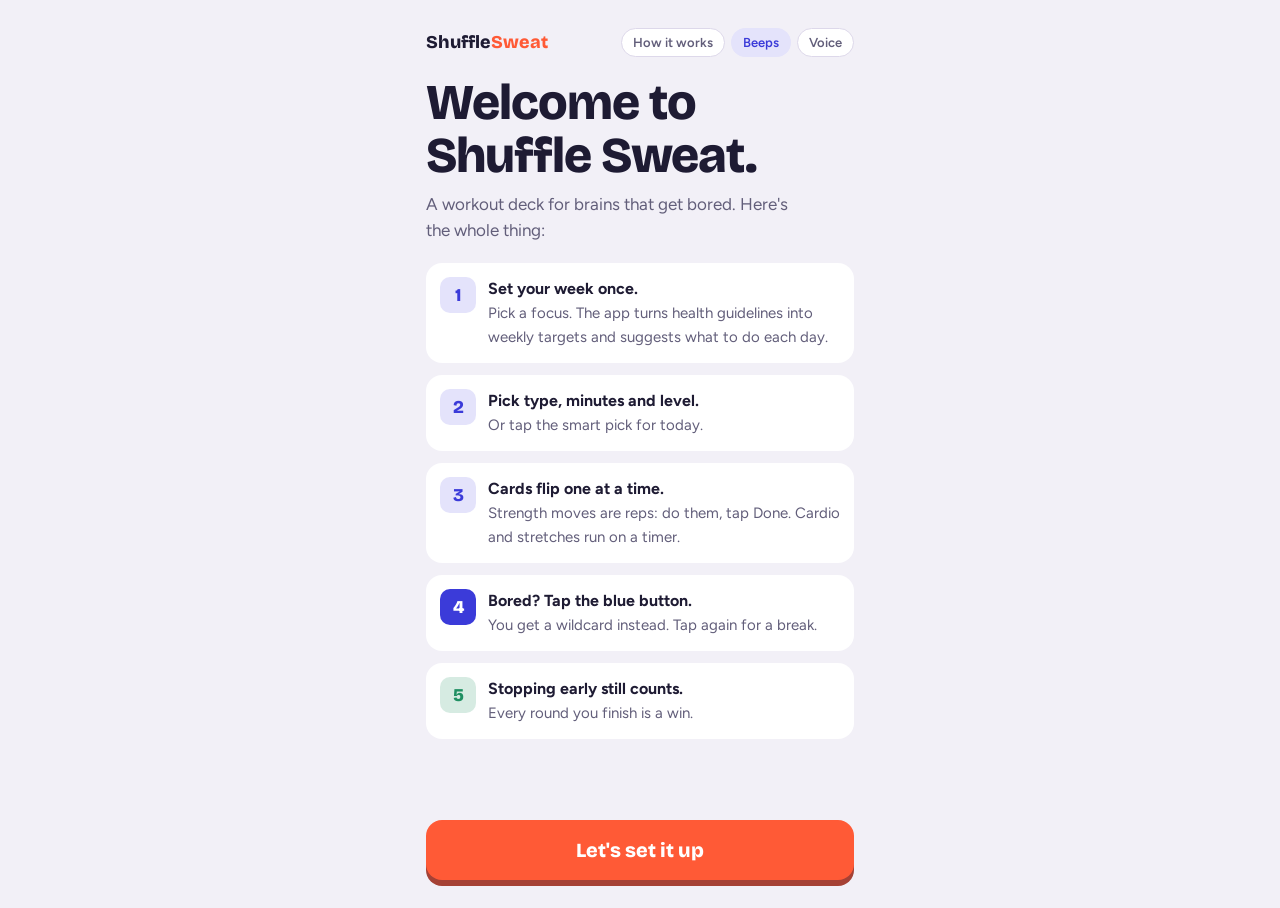
==== index.html @ a5f7f803 "Turn Shuffle Sweat into an installable offline web app Split the single claude.ai file into index.ht" ====
<!doctype html>
<html lang="en">
<head>
<meta charset="utf-8">
<meta name="viewport" content="width=device-width, initial-scale=1, viewport-fit=cover">
<title>Shuffle Sweat</title>
<meta name="description" content="A workout card deck for brains that get bored.">
<meta name="theme-color" content="#F2F0F7" media="(prefers-color-scheme: light)">
<meta name="theme-color" content="#14121F" media="(prefers-color-scheme: dark)">
<!-- Installable: opens full screen from the iPhone Home Screen -->
<link rel="manifest" href="manifest.webmanifest">
<meta name="mobile-web-app-capable" content="yes">
<meta name="apple-mobile-web-app-capable" content="yes">
<meta name="apple-mobile-web-app-title" content="Shuffle Sweat">
<meta name="apple-mobile-web-app-status-bar-style" content="default">
<link rel="apple-touch-icon" href="icons/apple-touch-icon.png">
<link rel="icon" href="icons/icon-192.png" type="image/png">
<link rel="preconnect" href="https://fonts.googleapis.com">
<link rel="preconnect" href="https://fonts.gstatic.com" crossorigin>
<link rel="stylesheet" href="https://fonts.googleapis.com/css2?family=Bricolage+Grotesque:opsz,wght@12..96,500;12..96,800&family=Figtree:wght@400;600;700&display=swap">
<link rel="stylesheet" href="css/styles.css">
<!-- Scripts share one global scope and run in this order (defer keeps it). -->
<script defer src="js/store.js"></script>
<script defer src="js/moves.js"></script>
<script defer src="js/figure.js"></script>
<script defer src="js/week.js"></script>
<script defer src="js/workout.js"></script>
<script defer src="js/app.js"></script>
</head>
<body>
<div class="app">
  <div class="top">
    <div class="brand">Shuffle<span>Sweat</span></div>
    <div class="toggles">
      <button class="chip" id="helpBtn">How it works</button>
      <button class="chip" id="soundBtn" aria-pressed="true">Beeps</button>
      <button class="chip" id="voiceBtn" aria-pressed="false">Voice</button>
    </div>
  </div>

  <!-- WELCOME -->
  <section id="welcome">
    <div class="hello">
      <h1>Welcome to Shuffle Sweat.</h1>
      <p>A workout deck for brains that get bored. Here's the whole thing:</p>
    </div>
    <ol class="steps">
      <li><div><b>Set your week once.</b><span>Pick a focus. The app turns health guidelines into weekly targets and suggests what to do each day.</span></div></li>
      <li><div><b>Pick type, minutes and level.</b><span>Or tap the smart pick for today.</span></div></li>
      <li><div><b>Cards flip one at a time.</b><span>Strength moves are reps: do them, tap Done. Cardio and stretches run on a timer.</span></div></li>
      <li><div><b>Bored? Tap the blue button.</b><span>You get a wildcard instead. Tap again for a break.</span></div></li>
      <li><div><b>Stopping early still counts.</b><span>Every round you finish is a win.</span></div></li>
    </ol>
    <div class="push">
      <button class="big" id="welcomeBtn">Let's set it up</button>
    </div>
  </section>

  <!-- WEEK GOALS -->
  <section id="week" hidden>
    <div class="weekhead">
      <h1>Your week</h1>
      <p>Pick a focus. The targets fill in from the guidelines, and you can change any of them.</p>
    </div>
    <div>
      <div class="label">Main focus</div>
      <div class="pick focus" role="radiogroup" aria-label="Focus" id="focusPick"></div>
    </div>
    <div class="targets" id="targets"></div>
    <details class="src">
      <summary>Where these numbers come from</summary>
      <ul>
        <li>WHO 2020 and US 2018 guidelines: 75–150 min of vigorous activity a week, or 150–300 moderate, plus strength work for all major muscle groups on 2+ days. More than that brings extra benefit. Short bouts count, there's no 10-minute minimum. <a href="https://odphp.health.gov/sites/default/files/2019-10/PAG_ExecutiveSummary.pdf" target="_blank" rel="noopener">US guidelines</a> · <a href="https://www.acefitness.org/resources/pros/expert-articles/7751/who-releases-new-guidelines-on-physical-activity-and-sedentary-behavior/" target="_blank" rel="noopener">WHO summary</a></li>
        <li>Pelland et al., Sports Medicine 2025 (67 studies): more weekly hard sets means more muscle and strength, with smaller extra gains as you add more. Training a muscle twice a week helps strength. <a href="https://link.springer.com/article/10.1007/s40279-025-02344-w" target="_blank" rel="noopener">Paper</a></li>
        <li>ACSM: strength 2–3 days a week with about 48 hours between sessions for the same muscles. Flexibility 2–3 days a week, daily is better, about 60 seconds per muscle group. <a href="https://www.unm.edu/~lkravitz/Article%20folder/ACSMGuidelinesUNM.pdf" target="_blank" rel="noopener">ACSM summary</a></li>
        <li>Stamatakis et al., Nature Medicine 2022: even three 1–2 minute vigorous bursts a day were linked to much lower mortality in non-exercisers. A 5-minute round is worth doing. <a href="https://www.ukbiobank.ac.uk/publications/association-of-wearable-device-measured-vigorous-intermittent-lifestyle-physical-activity-with-mortality/" target="_blank" rel="noopener">Study</a></li>
        <li>How the app counts: vigorous minutes are Burn, Athlete and all-out cards plus the short rests between them. A strength day is 6+ hard sets. A mobility day is 90+ seconds of mobility cards.</li>
      </ul>
    </details>
    <div class="push">
      <button class="big" id="saveWeekBtn">Save my week</button>
    </div>
  </section>

  <!-- SETUP -->
  <section id="home" hidden>
    <div class="panel" id="weekPanel">
      <div class="panelhead"><b>This week</b><span class="today" id="daysLeft"></span></div>
      <div id="weekBars"></div>
      <div class="suggest" id="suggest">
        <span class="label">Smart pick for today</span>
        <b id="sugTitle"></b>
        <p id="sugWhy"></p>
        <button id="sugBtn">Use this</button>
      </div>
      <button class="linkbtn" id="editWeekBtn" style="justify-self:start">Edit my week</button>
    </div>
    <div>
      <div class="label">Type</div>
      <div class="pick modes" role="radiogroup" aria-label="Workout type">
        <input type="radio" name="mode" id="m-mix" value="mix" checked><label for="m-mix" class="wide" style="--c:var(--accent)"><b>Surprise mix</b><small>A bit of everything in one deck</small></label>
        <input type="radio" name="mode" id="m-burn" value="burn"><label for="m-burn" style="--c:var(--burn)"><b>Burn</b><small>HIIT cards that get shorter each round</small></label>
        <input type="radio" name="mode" id="m-str" value="str"><label for="m-str" style="--c:var(--str)"><b>Strength</b><small>Calisthenics reps and holds</small></label>
        <input type="radio" name="mode" id="m-ath" value="ath"><label for="m-ath" style="--c:var(--ath)"><b>Athlete</b><small>Jumps, power and control</small></label>
        <input type="radio" name="mode" id="m-mob" value="mob"><label for="m-mob" style="--c:var(--mob)"><b>Mobility</b><small>Active flexibility, timed</small></label>
      </div>
    </div>
    <div>
      <div class="label">Minutes</div>
      <div class="pick three mins" role="radiogroup" aria-label="Minutes">
        <input type="radio" name="mins" id="t-5" value="5"><label for="t-5"><b>5</b><small>1 round, quick hit</small></label>
        <input type="radio" name="mins" id="t-15" value="15" checked><label for="t-15"><b>15</b><small>3 rounds</small></label>
        <input type="radio" name="mins" id="t-25" value="25"><label for="t-25"><b>25</b><small>5 rounds</small></label>
      </div>
    </div>
    <div>
      <div class="label">Level</div>
      <div class="pick three" role="radiogroup" aria-label="Level">
        <input type="radio" name="level" id="l-0" value="0"><label for="l-0"><b>Build</b><small>Learning the moves</small></label>
        <input type="radio" name="level" id="l-1" value="1" checked><label for="l-1"><b>Strong</b><small>Full versions</small></label>
        <input type="radio" name="level" id="l-2" value="2"><label for="l-2"><b>Beast</b><small>Hardest versions</small></label>
      </div>
    </div>
    <div class="push">
      <p class="today" id="todayHome"></p>
      <button class="big" id="startBtn">Start</button>
      <p class="credit">Inspired by Growingannanas HIIT ladders, Natacha Océane's athleticism training, Tom Merrick-style active flexibility and classic calisthenics progressions.</p>
    </div>
  </section>

  <!-- PLAY -->
  <section id="play" hidden>
    <div class="meta"><span id="roundLabel">Round 1</span><div class="pips" id="pips"></div></div>
    <article class="card" id="card">
      <div class="kind" id="kind">Move</div>
      <h2 id="title">Squats</h2>
      <svg class="fig" id="fig" viewBox="0 -14 200 132" role="img" aria-label="Animated stick figure showing the move">
        <line class="ground" x1="10" y1="111" x2="190" y2="111"></line>
        <g class="far"><polyline id="farArm"></polyline><polyline id="farLeg"></polyline></g>
        <g class="near"><polyline id="body"></polyline><polyline id="nearArm"></polyline><polyline id="nearLeg"></polyline><circle id="head" r="7.5"></circle></g>
      </svg>
      <p class="cue" id="cue"></p>
      <div class="lvl" id="lvl"><button id="easier">Easier</button><button id="harder">Harder</button><span id="lvlName"></span><a class="watch" id="watch" href="#" target="_blank" rel="noopener">Watch how ↗</a></div>
      <div class="choices" id="choices" hidden></div>
      <div class="foot" id="foot">
        <div id="repsWrap" class="reps" hidden><b id="repsNum">10</b><span class="unit" id="repsUnit">reps</span></div>
        <div id="clockWrap">
          <div class="clock">
            <div class="secs" id="secs">40<small>s</small></div>
            <div class="counter" id="counter" hidden><button id="countBtn">+1 · 0</button><span class="best" id="best"></span></div>
          </div>
          <div class="bar" style="margin-top:10px"><i id="barFill"></i></div>
        </div>
        <button class="done" id="doneBtn" hidden>Done</button>
      </div>
    </article>
    <div class="controls">
      <button class="bored" id="boredBtn">I'm bored<small>Swap this for a wildcard</small></button>
      <button class="small" id="pauseBtn">Pause</button>
      <button class="small" id="skipBtn">Next card</button>
    </div>
  </section>

  <!-- BETWEEN ROUNDS / END -->
  <section id="end" hidden>
    <span class="stamp" id="stamp">Round done</span>
    <h1 style="font-size:clamp(32px,9vw,42px)" id="endTitle">That's a full round.</h1>
    <div class="sessbar" id="sessbar"></div>
    <div class="stats">
      <div class="stat"><b id="sRounds">0</b><span>rounds today</span></div>
      <div class="stat"><b id="sMins">0</b><span>work minutes</span></div>
      <div class="stat"><b id="sPR">0</b><span>new records</span></div>
    </div>
    <div class="panel" id="weekPanel2"><div class="panelhead"><b>This week</b><span class="today" id="daysLeft2"></span></div><div id="weekBars2"></div></div>
    <div class="nextup" id="nextup"><div><span>Next round</span><br><b id="nextTitle"></b></div><span id="nextLen"></span></div>
    <p class="note" id="endNote"></p>
    <div class="push">
      <button class="big" id="againBtn">Next round</button>
      <button class="ghost" id="winBtn">Call it a win</button>
    </div>
  </section>
</div>

<div class="scrim" id="scrim" hidden>
  <div class="sheet" role="dialog" aria-modal="true" aria-labelledby="sheetTitle">
    <h2 id="sheetTitle"></h2>
    <p id="sheetText"></p>
    <button class="big" id="sheetA"></button>
    <button class="ghost" id="sheetB"></button>
  </div>
</div>
</body>
</html>
---- css/styles.css ----
/* Shuffle Sweat styles. Layout: one phone-width column. Welcome → setup → face-up card; controls sit under the thumb. */
:root{
  --bg:#F2F0F7; --surface:#FFFFFF; --ink:#1E1B33; --muted:#625E7A; --line:#DDD8EA;
  --accent:#FF5A36; --accent-ink:#FFFFFF; --pop:#3B3BD9; --pop-soft:#E4E3FB;
  --wild:#FFC93C; --wild-ink:#2A2100; --good:#1F8F62; --shadow:rgba(30,27,51,.12);
  --burn:#FF5A36; --str:#3B3BD9; --ath:#0E8F8A; --mob:#B4479A;
  --display:"Bricolage Grotesque","Arial Black",system-ui,sans-serif;
  --body:"Figtree",system-ui,-apple-system,"Segoe UI",sans-serif;
}
@media (prefers-color-scheme: dark){:root:not([data-theme="light"]){
  --bg:#14121F; --surface:#1F1C2E; --ink:#F1EFFA; --muted:#A6A1C2; --line:#34304A;
  --accent:#FF6A48; --accent-ink:#1A0C07; --pop:#9494FF; --pop-soft:#2A2850;
  --wild:#FFD25E; --wild-ink:#2A2100; --good:#3FC48F; --shadow:rgba(0,0,0,.45);
  --burn:#FF7A5C; --str:#9C9CFF; --ath:#3FC8C2; --mob:#E07BCB; color-scheme:dark}}
:root[data-theme="dark"]{
  --bg:#14121F; --surface:#1F1C2E; --ink:#F1EFFA; --muted:#A6A1C2; --line:#34304A;
  --accent:#FF6A48; --accent-ink:#1A0C07; --pop:#9494FF; --pop-soft:#2A2850;
  --wild:#FFD25E; --wild-ink:#2A2100; --good:#3FC48F; --shadow:rgba(0,0,0,.45);
  --burn:#FF7A5C; --str:#9C9CFF; --ath:#3FC8C2; --mob:#E07BCB; color-scheme:dark}

*{box-sizing:border-box}
html,body{height:100%}
body{background:var(--bg);color:var(--ink);font-family:var(--body);font-size:16px;line-height:1.5}
.app{max-width:460px;margin:0 auto;padding-inline:max(16px,env(safe-area-inset-left)) max(16px,env(safe-area-inset-right));padding-block:calc(20px + env(safe-area-inset-top)) calc(28px + env(safe-area-inset-bottom));min-height:100%;display:flex;flex-direction:column;gap:20px}
h1,h2{font-family:var(--display);font-weight:800;letter-spacing:-.02em;line-height:1.05;text-wrap:balance;margin:0}
p{margin:0}
[hidden]{display:none!important}
section{display:contents}
section[hidden]{display:none!important}
.top{display:flex;align-items:center;justify-content:space-between;gap:12px}
.brand{font-family:var(--display);font-weight:800;font-size:18px}
.brand span{color:var(--accent)}
.toggles{display:flex;gap:6px;flex-wrap:wrap;justify-content:flex-end}
.chip{border:1px solid var(--line);background:var(--surface);color:var(--muted);font:600 13px var(--body);padding:6px 11px;border-radius:999px;cursor:pointer}
.chip[aria-pressed="true"]{background:var(--pop-soft);color:var(--pop);border-color:transparent}
button{font-family:var(--body)}
button:focus-visible,.pick input:focus-visible+label{outline:3px solid var(--pop);outline-offset:3px}

/* Welcome */
.hello h1{font-size:clamp(36px,11vw,50px)}
.hello p{color:var(--muted);margin-top:10px;max-width:34ch;font-size:17px}
.steps{list-style:none;margin:0;padding:0;display:grid;gap:12px;counter-reset:s}
.steps li{display:grid;grid-template-columns:36px 1fr;gap:12px;align-items:start;background:var(--surface);border-radius:16px;padding:14px}
.steps li::before{counter-increment:s;content:counter(s);width:36px;height:36px;border-radius:10px;background:var(--pop-soft);color:var(--pop);font:800 18px var(--display);display:grid;place-items:center}
.steps b{display:block;font-weight:700}
.steps span{color:var(--muted);font-size:15px}
.steps li:nth-child(4)::before{background:var(--pop);color:var(--surface)}
.steps li:nth-child(5)::before{background:color-mix(in srgb,var(--good) 18%,transparent);color:var(--good)}

/* Setup */
.label{font-size:12px;font-weight:700;letter-spacing:.08em;text-transform:uppercase;color:var(--muted)}
.pick{display:grid;gap:10px;margin-top:8px}
.pick.modes{grid-template-columns:1fr 1fr}
.pick.three{grid-template-columns:repeat(3,1fr)}
.pick input{position:absolute;opacity:0;pointer-events:none}
.pick label{display:flex;flex-direction:column;gap:2px;padding:12px;border-radius:14px;background:var(--surface);border:2px solid var(--line);cursor:pointer;min-width:0;position:relative}
.pick label b{font-family:var(--display);font-size:18px;line-height:1.15}
.pick label small{color:var(--muted);font-size:13px;line-height:1.3}
.pick input:checked+label{border-color:var(--pop);background:var(--pop-soft)}
.pick.modes label{padding-left:22px}
.pick.modes label::before{content:"";position:absolute;left:10px;top:14px;bottom:14px;width:4px;border-radius:2px;background:var(--c,var(--muted))}
.pick.modes .wide{grid-column:1/-1}
.pick.mins label b{font-size:26px;font-variant-numeric:tabular-nums}
.today{font-variant-numeric:tabular-nums;color:var(--muted);font-size:14px}
.credit{color:var(--muted);font-size:13px}
.big{display:block;width:100%;border:0;border-radius:16px;padding:18px;font:800 20px var(--display);cursor:pointer;background:var(--accent);color:var(--accent-ink);box-shadow:0 6px 0 color-mix(in srgb,var(--accent) 60%,var(--ink))}
.big:active{transform:translateY(3px);box-shadow:0 3px 0 color-mix(in srgb,var(--accent) 60%,var(--ink))}
.ghost{display:block;width:100%;border:2px solid var(--line);background:transparent;color:var(--ink);border-radius:16px;padding:14px;font:700 16px var(--body);cursor:pointer}
.push{margin-top:auto;display:grid;gap:12px}

/* Card */
.meta{display:flex;justify-content:space-between;align-items:center;gap:10px;font-variant-numeric:tabular-nums;color:var(--muted);font-size:14px;font-weight:600}
.pips{display:flex;gap:6px;flex:none}
.pip{width:20px;height:6px;border-radius:3px;background:var(--line)}
.pip.done{background:var(--good)}
.pip.now{background:var(--accent)}
.card{--c:var(--accent);position:relative;background:var(--surface);border-radius:24px;padding:22px 22px 20px;box-shadow:0 14px 34px var(--shadow);display:flex;flex-direction:column;gap:12px;min-height:360px;overflow:hidden;border-top:8px solid var(--c);animation:flip .45s cubic-bezier(.2,.9,.3,1.2)}
.card[data-m="burn"]{--c:var(--burn)} .card[data-m="str"]{--c:var(--str)} .card[data-m="ath"]{--c:var(--ath)} .card[data-m="mob"]{--c:var(--mob)}
.card.wild{background:var(--wild);color:var(--wild-ink);--c:var(--wild-ink)}
.card.wild .cue,.card.wild .kind,.card.wild .best,.card.wild .unit{color:var(--wild-ink)}
.card.wild .bar{background:color-mix(in srgb,var(--wild-ink) 15%,transparent)}
@keyframes flip{from{transform:rotateY(70deg) scale(.95);opacity:.3}to{transform:none;opacity:1}}
@media (prefers-reduced-motion: reduce){.card{animation:none}}
.kind{font-size:12px;font-weight:700;letter-spacing:.1em;text-transform:uppercase;color:var(--c)}
.kind.switch{color:var(--accent)}
.card h2{font-size:clamp(30px,9vw,42px)}
.cue{color:var(--muted);font-size:17px;max-width:32ch}
.lvl{display:flex;align-items:center;gap:8px;flex-wrap:wrap}
.lvl button{border:1px solid var(--line);background:transparent;color:var(--ink);border-radius:999px;padding:6px 12px;font:700 13px var(--body);cursor:pointer}
.lvl button:disabled{opacity:.35;cursor:default}
.lvl span{font-size:13px;color:var(--muted);font-weight:600}
.fig{width:100%;max-width:100%;height:auto;max-height:130px;display:block;background:color-mix(in srgb,var(--c) 7%,transparent);border-radius:14px}
.fig polyline{fill:none;stroke:var(--c);stroke-width:5;stroke-linecap:round;stroke-linejoin:round}
.fig .far polyline{opacity:.38}
.fig circle{fill:var(--c)}
.fig .ground{stroke:var(--line);stroke-width:2}
.card.wild .fig{background:color-mix(in srgb,var(--wild-ink) 8%,transparent)}
.card.wild .fig .ground{stroke:color-mix(in srgb,var(--wild-ink) 25%,transparent)}
.watch{margin-left:auto;font:700 13px var(--body);color:var(--c);text-decoration:none;padding:6px 0}
.card.wild .watch{color:var(--wild-ink)}
.foot{margin-top:auto;display:grid;gap:10px}
.clock{display:flex;align-items:flex-end;justify-content:space-between;gap:12px}
.secs{font-family:var(--display);font-weight:800;font-size:64px;line-height:.9;font-variant-numeric:tabular-nums}
.secs small{font-size:18px;font-weight:500;margin-left:2px}
.reps{display:flex;align-items:baseline;gap:8px}
.reps b{font-family:var(--display);font-weight:800;font-size:72px;line-height:.9;font-variant-numeric:tabular-nums;color:var(--c)}
.unit{font:700 18px var(--body);color:var(--muted)}
.done{border:0;border-radius:16px;background:var(--c);color:var(--surface);font:800 22px var(--display);padding:16px;cursor:pointer;width:100%}
.card.wild .done{background:var(--wild-ink);color:var(--wild)}
.counter{display:flex;flex-direction:column;align-items:flex-end;gap:4px}
.counter button{border:0;border-radius:16px;background:var(--wild-ink);color:var(--wild);font:800 22px var(--display);padding:14px 20px;cursor:pointer;font-variant-numeric:tabular-nums;min-width:110px}
.best{font-size:13px;font-weight:700}
.bar{height:10px;border-radius:5px;background:var(--line);overflow:hidden}
.bar i{display:block;height:100%;width:0;background:var(--c);border-radius:5px}
.choices{display:grid;grid-template-columns:1fr 1fr;gap:10px}
.choices button{border:2px solid var(--wild-ink);background:transparent;color:var(--wild-ink);border-radius:14px;padding:16px 10px;font:800 18px var(--display);cursor:pointer}
.controls{display:grid;grid-template-columns:1fr 1fr;gap:10px}
.small{border:2px solid var(--line);background:var(--surface);color:var(--ink);border-radius:14px;padding:12px;font:700 15px var(--body);cursor:pointer}
.small:disabled{opacity:.4;cursor:default}
.bored{grid-column:1/-1;border:0;border-radius:18px;padding:18px;cursor:pointer;background:var(--pop);color:#fff;font:800 22px var(--display);box-shadow:0 6px 0 color-mix(in srgb,var(--pop) 55%,#000)}
:root[data-theme="dark"] .bored{color:#12102A}
@media (prefers-color-scheme: dark){:root:not([data-theme="light"]) .bored{color:#12102A}}
.bored:active{transform:translateY(3px);box-shadow:0 3px 0 color-mix(in srgb,var(--pop) 55%,#000)}
.bored small{display:block;font:600 13px var(--body);opacity:.85;margin-top:2px}
.rest{background:transparent;border:2px dashed var(--line);border-top:8px solid var(--line);box-shadow:none}

/* Sheet */
.scrim{position:fixed;inset:0;background:color-mix(in srgb,var(--ink) 45%,transparent);display:flex;align-items:flex-end;justify-content:center;padding:16px;padding-bottom:calc(16px + env(safe-area-inset-bottom,0px));z-index:10}
.sheet{background:var(--surface);color:var(--ink);border-radius:22px;padding:22px;max-width:460px;width:100%;display:grid;gap:14px;box-shadow:0 20px 50px var(--shadow)}
.sheet h2{font-size:28px}
.sheet p{color:var(--muted)}

/* End */
.stamp{display:inline-block;align-self:flex-start;font:800 14px var(--display);letter-spacing:.08em;text-transform:uppercase;color:var(--good);border:2px solid var(--good);border-radius:8px;padding:4px 10px;transform:rotate(-4deg)}
.stats{display:grid;grid-template-columns:repeat(3,1fr);gap:10px}
.stat{background:var(--surface);border-radius:14px;padding:12px;display:flex;flex-direction:column;gap:2px;min-width:0}
.stat b{font:800 28px var(--display);font-variant-numeric:tabular-nums}
.stat span{font-size:12px;color:var(--muted);font-weight:600}
.note{color:var(--muted);font-size:15px}
.nextup{background:var(--surface);border-radius:14px;padding:14px;display:flex;justify-content:space-between;gap:12px;align-items:center;font-variant-numeric:tabular-nums}
.nextup b{font-family:var(--display);font-size:20px}
.nextup span{color:var(--muted);font-size:14px}
/* Week */
.weekhead h1{font-size:clamp(32px,9.5vw,44px)}
.weekhead p{color:var(--muted);margin-top:8px;max-width:36ch}
.pick.focus{grid-template-columns:1fr 1fr}
.targets{display:grid;gap:10px}
.target{background:var(--surface);border-radius:16px;padding:14px;display:grid;grid-template-columns:1fr auto;gap:4px 12px;align-items:center}
.target b{font-weight:700}
.target .why{grid-column:1/-1;color:var(--muted);font-size:13px;line-height:1.35}
.stepper{display:flex;align-items:center;gap:6px}
.stepper button{width:36px;height:36px;border-radius:10px;border:1px solid var(--line);background:var(--bg);color:var(--ink);font:800 18px var(--display);cursor:pointer}
.stepper output{min-width:58px;text-align:center;font:800 20px var(--display);font-variant-numeric:tabular-nums}
.stepper output small{display:block;font:600 11px var(--body);color:var(--muted)}
details.src{background:var(--surface);border-radius:14px;padding:12px 14px;font-size:14px;color:var(--muted)}
details.src summary{cursor:pointer;font-weight:700;color:var(--ink)}
details.src ul{margin:8px 0 0;padding-left:18px;display:grid;gap:6px}
details.src a{color:var(--pop)}
.panel{background:var(--surface);border-radius:18px;padding:16px;display:grid;gap:12px}
.panelhead{display:flex;justify-content:space-between;align-items:baseline;gap:10px}
.panelhead b{font:800 18px var(--display)}
.linkbtn{border:0;background:none;color:var(--pop);font:700 14px var(--body);cursor:pointer;padding:4px 0}
.goal{display:grid;gap:5px}
.goal .row{display:flex;justify-content:space-between;gap:10px;font-size:14px;font-weight:600}
.goal .row span:last-child{font-variant-numeric:tabular-nums;color:var(--muted)}
.goal .track{height:8px;border-radius:4px;background:var(--line);overflow:hidden}
.goal .track i{display:block;height:100%;border-radius:4px;background:var(--c)}
.goal.met .row span:last-child{color:var(--good)}
.regions{display:flex;flex-wrap:wrap;gap:6px}
.regions span{font-size:12px;font-weight:700;padding:4px 9px;border-radius:999px;background:var(--bg);color:var(--muted);font-variant-numeric:tabular-nums}
.regions span.met{color:var(--good)}
.suggest{border:2px solid var(--pop);background:var(--pop-soft);border-radius:14px;padding:12px 14px;display:grid;gap:6px}
.suggest .label{color:var(--pop)}
.suggest b{font:800 20px var(--display)}
.suggest p{font-size:14px;color:var(--muted)}
.suggest button{justify-self:start;border:0;border-radius:10px;background:var(--pop);color:var(--surface);font:700 14px var(--body);padding:8px 14px;cursor:pointer}
.sessbar{display:flex;gap:6px}
.sessbar i{flex:1;height:8px;border-radius:4px;background:var(--line)}
.sessbar i.on{background:var(--good)}
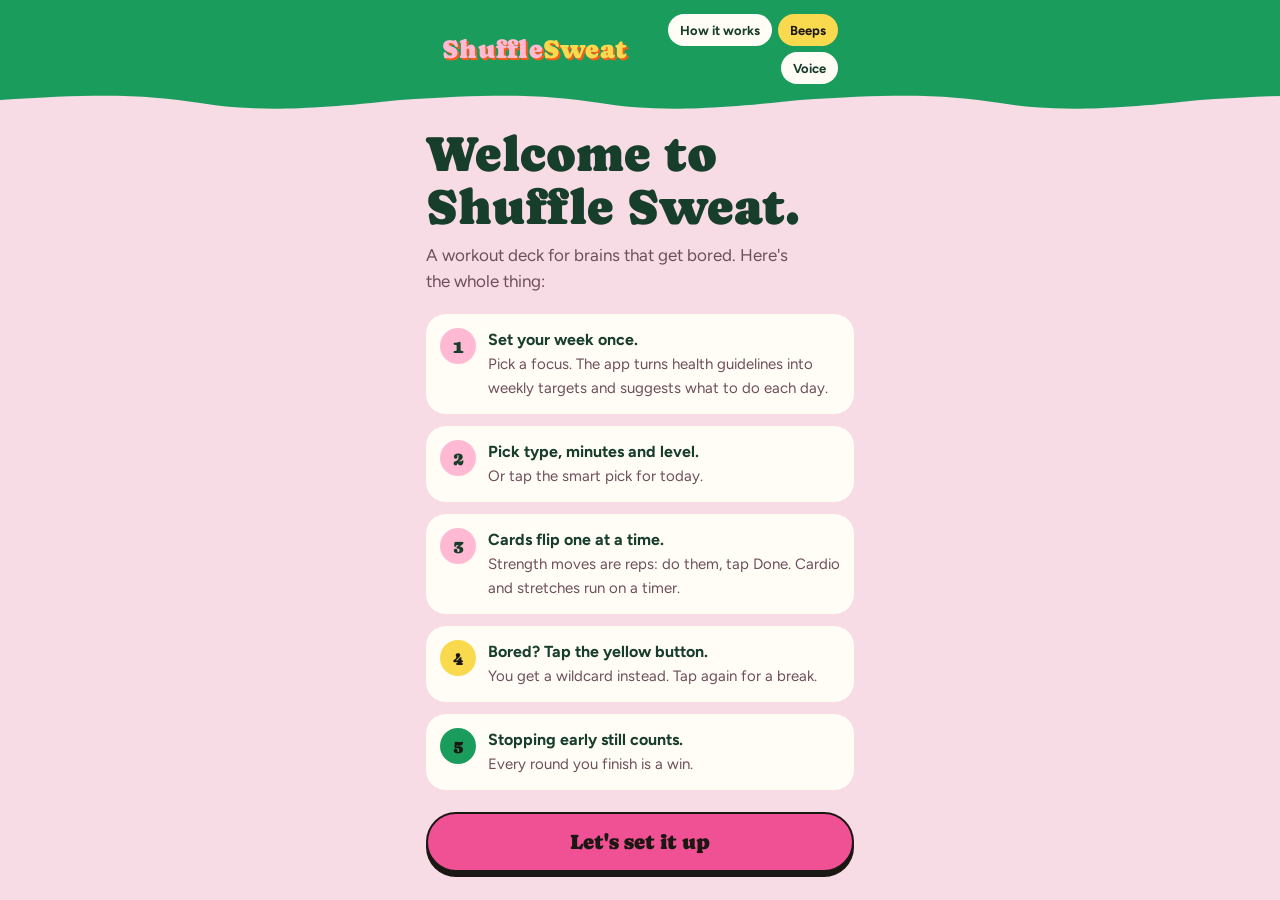
==== commit 9975f40d: "Restyle in a 1970s retro look after flossgiven.com Green top band with a wavy edge, blush page, crea" ====
--- a/index.html
+++ b/index.html
@@ -5,19 +5,19 @@
 <meta name="viewport" content="width=device-width, initial-scale=1, viewport-fit=cover">
 <title>Shuffle Sweat</title>
 <meta name="description" content="A workout card deck for brains that get bored.">
-<meta name="theme-color" content="#F2F0F7" media="(prefers-color-scheme: light)">
-<meta name="theme-color" content="#14121F" media="(prefers-color-scheme: dark)">
+<meta name="theme-color" content="#1A9C5C" media="(prefers-color-scheme: light)">
+<meta name="theme-color" content="#0B5A34" media="(prefers-color-scheme: dark)">
 <!-- Installable: opens full screen from the iPhone Home Screen -->
 <link rel="manifest" href="manifest.webmanifest">
 <meta name="mobile-web-app-capable" content="yes">
 <meta name="apple-mobile-web-app-capable" content="yes">
 <meta name="apple-mobile-web-app-title" content="Shuffle Sweat">
-<meta name="apple-mobile-web-app-status-bar-style" content="default">
+<meta name="apple-mobile-web-app-status-bar-style" content="black-translucent">
 <link rel="apple-touch-icon" href="icons/apple-touch-icon.png">
 <link rel="icon" href="icons/icon-192.png" type="image/png">
 <link rel="preconnect" href="https://fonts.googleapis.com">
 <link rel="preconnect" href="https://fonts.gstatic.com" crossorigin>
-<link rel="stylesheet" href="https://fonts.googleapis.com/css2?family=Bricolage+Grotesque:opsz,wght@12..96,500;12..96,800&family=Figtree:wght@400;600;700&display=swap">
+<link rel="stylesheet" href="https://fonts.googleapis.com/css2?family=Caprasimo&family=Figtree:wght@400;600;700;800&display=swap">
 <link rel="stylesheet" href="css/styles.css">
 <!-- Scripts share one global scope and run in this order (defer keeps it). -->
 <script defer src="js/store.js"></script>
@@ -48,7 +48,7 @@
       <li><div><b>Set your week once.</b><span>Pick a focus. The app turns health guidelines into weekly targets and suggests what to do each day.</span></div></li>
       <li><div><b>Pick type, minutes and level.</b><span>Or tap the smart pick for today.</span></div></li>
       <li><div><b>Cards flip one at a time.</b><span>Strength moves are reps: do them, tap Done. Cardio and stretches run on a timer.</span></div></li>
-      <li><div><b>Bored? Tap the blue button.</b><span>You get a wildcard instead. Tap again for a break.</span></div></li>
+      <li><div><b>Bored? Tap the yellow button.</b><span>You get a wildcard instead. Tap again for a break.</span></div></li>
       <li><div><b>Stopping early still counts.</b><span>Every round you finish is a win.</span></div></li>
     </ol>
     <div class="push">
--- a/css/styles.css
+++ b/css/styles.css
@@ -1,179 +1,194 @@
-/* Shuffle Sweat styles. Layout: one phone-width column. Welcome → setup → face-up card; controls sit under the thumb. */
+/* Shuffle Sweat styles. Layout: one phone-width column. Welcome → setup → face-up card; controls sit under the thumb.
+   Look: 1970s retro, after flossgiven.com. Grass-green top band with a wavy edge on a blush page, cream cards,
+   bright fills (hot pink, tomato, sunshine yellow, green) always carrying dark text, groovy Caprasimo headings, pill buttons. */
 :root{
-  --bg:#F2F0F7; --surface:#FFFFFF; --ink:#1E1B33; --muted:#625E7A; --line:#DDD8EA;
-  --accent:#FF5A36; --accent-ink:#FFFFFF; --pop:#3B3BD9; --pop-soft:#E4E3FB;
-  --wild:#FFC93C; --wild-ink:#2A2100; --good:#1F8F62; --shadow:rgba(30,27,51,.12);
-  --burn:#FF5A36; --str:#3B3BD9; --ath:#0E8F8A; --mob:#B4479A;
-  --display:"Bricolage Grotesque","Arial Black",system-ui,sans-serif;
+  --bg:#F7DCE5; --surface:#FFFDF6; --ink:#173D2B; --muted:#6E4E5C; --line:#EBC3D1;
+  --band:#1A9C5C; --brand:#FFB9D3; --brand-shadow:#F15E1B;
+  --on-fill:#1B1712;                       /* text on any bright fill, same in both themes */
+  --accent:#F05094; --pop:#F9DA4F; --pop-soft:#FFB9D3;
+  --wild:#F9DA4F; --wild-ink:#1B1712; --good:#17744A; --shadow:rgba(120,40,70,.14);
+  --burn:#F8341A; --str:#1A9C5C; --ath:#E9842B; --mob:#B9A6F0;
+  --display:"Caprasimo","Cooper Black",Georgia,serif;
   --body:"Figtree",system-ui,-apple-system,"Segoe UI",sans-serif;
+  --gut-l:max(16px,env(safe-area-inset-left)); --gut-r:max(16px,env(safe-area-inset-right));
 }
 @media (prefers-color-scheme: dark){:root:not([data-theme="light"]){
-  --bg:#14121F; --surface:#1F1C2E; --ink:#F1EFFA; --muted:#A6A1C2; --line:#34304A;
-  --accent:#FF6A48; --accent-ink:#1A0C07; --pop:#9494FF; --pop-soft:#2A2850;
-  --wild:#FFD25E; --wild-ink:#2A2100; --good:#3FC48F; --shadow:rgba(0,0,0,.45);
-  --burn:#FF7A5C; --str:#9C9CFF; --ath:#3FC8C2; --mob:#E07BCB; color-scheme:dark}}
+  --bg:#0E2219; --surface:#16342A; --ink:#FFF6EA; --muted:#D6C3CB; --line:#2E5244;
+  --band:#0B5A34; --brand:#FFB9D3; --brand-shadow:#C8410F;
+  --accent:#F05094; --pop:#F9DA4F; --pop-soft:#4A2A3C;
+  --wild:#F9DA4F; --wild-ink:#1B1712; --good:#4FD39A; --shadow:rgba(0,0,0,.45);
+  --burn:#F4572D; --str:#2FAE6A; --ath:#E9842B; --mob:#B9A6F0; color-scheme:dark}}
 :root[data-theme="dark"]{
-  --bg:#14121F; --surface:#1F1C2E; --ink:#F1EFFA; --muted:#A6A1C2; --line:#34304A;
-  --accent:#FF6A48; --accent-ink:#1A0C07; --pop:#9494FF; --pop-soft:#2A2850;
-  --wild:#FFD25E; --wild-ink:#2A2100; --good:#3FC48F; --shadow:rgba(0,0,0,.45);
-  --burn:#FF7A5C; --str:#9C9CFF; --ath:#3FC8C2; --mob:#E07BCB; color-scheme:dark}
+  --bg:#0E2219; --surface:#16342A; --ink:#FFF6EA; --muted:#D6C3CB; --line:#2E5244;
+  --band:#0B5A34; --brand:#FFB9D3; --brand-shadow:#C8410F;
+  --accent:#F05094; --pop:#F9DA4F; --pop-soft:#4A2A3C;
+  --wild:#F9DA4F; --wild-ink:#1B1712; --good:#4FD39A; --shadow:rgba(0,0,0,.45);
+  --burn:#F4572D; --str:#2FAE6A; --ath:#E9842B; --mob:#B9A6F0; color-scheme:dark}
 
 *{box-sizing:border-box}
 html,body{height:100%}
-body{background:var(--bg);color:var(--ink);font-family:var(--body);font-size:16px;line-height:1.5}
-.app{max-width:460px;margin:0 auto;padding-inline:max(16px,env(safe-area-inset-left)) max(16px,env(safe-area-inset-right));padding-block:calc(20px + env(safe-area-inset-top)) calc(28px + env(safe-area-inset-bottom));min-height:100%;display:flex;flex-direction:column;gap:20px}
-h1,h2{font-family:var(--display);font-weight:800;letter-spacing:-.02em;line-height:1.05;text-wrap:balance;margin:0}
+body{overflow-x:clip} /* 100vw band includes the desktop scrollbar width */
+body{margin:0;background:var(--bg);color:var(--ink);font-family:var(--body);font-size:16px;line-height:1.5}
+.app{max-width:460px;margin:0 auto;padding-inline:var(--gut-l) var(--gut-r);padding-block:env(safe-area-inset-top) calc(28px + env(safe-area-inset-bottom));min-height:100%;display:flex;flex-direction:column;gap:20px}
+h1,h2{font-family:var(--display);font-weight:400;line-height:1.05;text-wrap:balance;margin:0}
 p{margin:0}
 [hidden]{display:none!important}
 section{display:contents}
 section[hidden]{display:none!important}
-.top{display:flex;align-items:center;justify-content:space-between;gap:12px}
-.brand{font-family:var(--display);font-weight:800;font-size:18px}
-.brand span{color:var(--accent)}
+
+/* Top band: full-bleed green with a wavy bottom edge */
+.top{position:relative;display:flex;align-items:center;justify-content:space-between;gap:12px;background:var(--band);
+  margin-inline:calc(50% - 50vw);margin-top:calc(-1*env(safe-area-inset-top));margin-bottom:14px;
+  padding:calc(14px + env(safe-area-inset-top)) calc(50vw - 50% + var(--gut-r)) 10px calc(50vw - 50% + var(--gut-l))}
+.top::after{content:"";position:absolute;left:0;right:0;top:calc(100% - 1px);height:18px;background:var(--band);
+  -webkit-mask:url("data:image/svg+xml,%3Csvg xmlns='http://www.w3.org/2000/svg' viewBox='0 0 400 18'%3E%3Cpath d='M0 0H400V7C300 18 250 18 200 10S100 0 0 7Z'/%3E%3C/svg%3E") 0 0/400px 18px repeat-x;
+  mask:url("data:image/svg+xml,%3Csvg xmlns='http://www.w3.org/2000/svg' viewBox='0 0 400 18'%3E%3Cpath d='M0 0H400V7C300 18 250 18 200 10S100 0 0 7Z'/%3E%3C/svg%3E") 0 0/400px 18px repeat-x}
+.brand{font-family:var(--display);font-weight:400;font-size:26px;line-height:1;color:var(--brand);text-shadow:2px 2px 0 var(--brand-shadow);letter-spacing:.01em}
+.brand span{color:var(--pop)}
 .toggles{display:flex;gap:6px;flex-wrap:wrap;justify-content:flex-end}
-.chip{border:1px solid var(--line);background:var(--surface);color:var(--muted);font:600 13px var(--body);padding:6px 11px;border-radius:999px;cursor:pointer}
-.chip[aria-pressed="true"]{background:var(--pop-soft);color:var(--pop);border-color:transparent}
+.chip{border:0;background:var(--surface);color:var(--ink);font:700 13px var(--body);padding:7px 12px;border-radius:999px;cursor:pointer;min-height:32px}
+.chip[aria-pressed="true"]{background:var(--pop);color:var(--on-fill)}
 button{font-family:var(--body)}
-button:focus-visible,.pick input:focus-visible+label{outline:3px solid var(--pop);outline-offset:3px}
+button:focus-visible,.pick input:focus-visible+label,a:focus-visible{outline:3px solid var(--ink);outline-offset:3px}
 
 /* Welcome */
 .hello h1{font-size:clamp(36px,11vw,50px)}
 .hello p{color:var(--muted);margin-top:10px;max-width:34ch;font-size:17px}
 .steps{list-style:none;margin:0;padding:0;display:grid;gap:12px;counter-reset:s}
-.steps li{display:grid;grid-template-columns:36px 1fr;gap:12px;align-items:start;background:var(--surface);border-radius:16px;padding:14px}
-.steps li::before{counter-increment:s;content:counter(s);width:36px;height:36px;border-radius:10px;background:var(--pop-soft);color:var(--pop);font:800 18px var(--display);display:grid;place-items:center}
+.steps li{display:grid;grid-template-columns:36px 1fr;gap:12px;align-items:start;background:var(--surface);border-radius:20px;padding:14px}
+.steps li::before{counter-increment:s;content:counter(s);width:36px;height:36px;border-radius:999px;background:var(--pop-soft);color:var(--ink);font:400 18px var(--display);display:grid;place-items:center}
 .steps b{display:block;font-weight:700}
 .steps span{color:var(--muted);font-size:15px}
-.steps li:nth-child(4)::before{background:var(--pop);color:var(--surface)}
-.steps li:nth-child(5)::before{background:color-mix(in srgb,var(--good) 18%,transparent);color:var(--good)}
+.steps li:nth-child(4)::before{background:var(--pop);color:var(--on-fill)}
+.steps li:nth-child(5)::before{background:var(--str);color:var(--on-fill)}
 
 /* Setup */
-.label{font-size:12px;font-weight:700;letter-spacing:.08em;text-transform:uppercase;color:var(--muted)}
+.label{font-size:12px;font-weight:800;letter-spacing:.1em;text-transform:uppercase;color:var(--muted)}
 .pick{display:grid;gap:10px;margin-top:8px}
 .pick.modes{grid-template-columns:1fr 1fr}
 .pick.three{grid-template-columns:repeat(3,1fr)}
 .pick input{position:absolute;opacity:0;pointer-events:none}
-.pick label{display:flex;flex-direction:column;gap:2px;padding:12px;border-radius:14px;background:var(--surface);border:2px solid var(--line);cursor:pointer;min-width:0;position:relative}
-.pick label b{font-family:var(--display);font-size:18px;line-height:1.15}
+.pick label{display:flex;flex-direction:column;gap:2px;padding:12px;border-radius:20px;background:var(--surface);border:2px solid transparent;cursor:pointer;min-width:0;position:relative}
+.pick label b{font-family:var(--display);font-weight:400;font-size:19px;line-height:1.15}
 .pick label small{color:var(--muted);font-size:13px;line-height:1.3}
-.pick input:checked+label{border-color:var(--pop);background:var(--pop-soft)}
-.pick.modes label{padding-left:22px}
-.pick.modes label::before{content:"";position:absolute;left:10px;top:14px;bottom:14px;width:4px;border-radius:2px;background:var(--c,var(--muted))}
+.pick input:checked+label{border-color:var(--ink);background:var(--pop-soft)}
+.pick.modes label{padding-left:24px}
+.pick.modes label::before{content:"";position:absolute;left:10px;top:14px;bottom:14px;width:6px;border-radius:3px;background:var(--c,var(--muted))}
 .pick.modes .wide{grid-column:1/-1}
-.pick.mins label b{font-size:26px;font-variant-numeric:tabular-nums}
+.pick.mins label b{font-size:28px;font-variant-numeric:tabular-nums}
 .today{font-variant-numeric:tabular-nums;color:var(--muted);font-size:14px}
 .credit{color:var(--muted);font-size:13px}
-.big{display:block;width:100%;border:0;border-radius:16px;padding:18px;font:800 20px var(--display);cursor:pointer;background:var(--accent);color:var(--accent-ink);box-shadow:0 6px 0 color-mix(in srgb,var(--accent) 60%,var(--ink))}
-.big:active{transform:translateY(3px);box-shadow:0 3px 0 color-mix(in srgb,var(--accent) 60%,var(--ink))}
-.ghost{display:block;width:100%;border:2px solid var(--line);background:transparent;color:var(--ink);border-radius:16px;padding:14px;font:700 16px var(--body);cursor:pointer}
+.big{display:block;width:100%;border:2px solid var(--on-fill);border-radius:999px;padding:16px 18px;font:400 21px var(--display);cursor:pointer;background:var(--accent);color:var(--on-fill);box-shadow:0 5px 0 var(--on-fill)}
+.big:active{transform:translateY(3px);box-shadow:0 2px 0 var(--on-fill)}
+.ghost{display:block;width:100%;border:2px solid var(--ink);background:transparent;color:var(--ink);border-radius:999px;padding:13px;font:700 16px var(--body);cursor:pointer}
 .push{margin-top:auto;display:grid;gap:12px}
 
 /* Card */
-.meta{display:flex;justify-content:space-between;align-items:center;gap:10px;font-variant-numeric:tabular-nums;color:var(--muted);font-size:14px;font-weight:600}
+.meta{display:flex;justify-content:space-between;align-items:center;gap:10px;font-variant-numeric:tabular-nums;color:var(--muted);font-size:14px;font-weight:700}
 .pips{display:flex;gap:6px;flex:none}
-.pip{width:20px;height:6px;border-radius:3px;background:var(--line)}
+.pip{width:20px;height:8px;border-radius:4px;background:var(--line)}
 .pip.done{background:var(--good)}
 .pip.now{background:var(--accent)}
-.card{--c:var(--accent);position:relative;background:var(--surface);border-radius:24px;padding:22px 22px 20px;box-shadow:0 14px 34px var(--shadow);display:flex;flex-direction:column;gap:12px;min-height:360px;overflow:hidden;border-top:8px solid var(--c);animation:flip .45s cubic-bezier(.2,.9,.3,1.2)}
+.card{--c:var(--accent);position:relative;background:var(--surface);border-radius:28px;padding:22px 22px 20px;box-shadow:0 14px 34px var(--shadow);display:flex;flex-direction:column;gap:12px;min-height:360px;overflow:hidden;border-top:12px solid var(--c);animation:flip .45s cubic-bezier(.2,.9,.3,1.2)}
 .card[data-m="burn"]{--c:var(--burn)} .card[data-m="str"]{--c:var(--str)} .card[data-m="ath"]{--c:var(--ath)} .card[data-m="mob"]{--c:var(--mob)}
 .card.wild{background:var(--wild);color:var(--wild-ink);--c:var(--wild-ink)}
-.card.wild .cue,.card.wild .kind,.card.wild .best,.card.wild .unit{color:var(--wild-ink)}
+.card.wild .cue,.card.wild .best,.card.wild .unit,.card.wild .reps b{color:var(--wild-ink)}
 .card.wild .bar{background:color-mix(in srgb,var(--wild-ink) 15%,transparent)}
 @keyframes flip{from{transform:rotateY(70deg) scale(.95);opacity:.3}to{transform:none;opacity:1}}
 @media (prefers-reduced-motion: reduce){.card{animation:none}}
-.kind{font-size:12px;font-weight:700;letter-spacing:.1em;text-transform:uppercase;color:var(--c)}
-.kind.switch{color:var(--accent)}
+.kind{align-self:flex-start;font-size:12px;font-weight:800;letter-spacing:.1em;text-transform:uppercase;background:var(--c);color:var(--on-fill);padding:4px 11px;border-radius:999px}
+.card.wild .kind{background:var(--wild-ink);color:var(--wild)}
+.kind.switch{background:var(--ink);color:var(--surface)}
 .card h2{font-size:clamp(30px,9vw,42px)}
 .cue{color:var(--muted);font-size:17px;max-width:32ch}
 .lvl{display:flex;align-items:center;gap:8px;flex-wrap:wrap}
-.lvl button{border:1px solid var(--line);background:transparent;color:var(--ink);border-radius:999px;padding:6px 12px;font:700 13px var(--body);cursor:pointer}
+.lvl button{border:2px solid var(--line);background:transparent;color:var(--ink);border-radius:999px;padding:6px 13px;font:700 13px var(--body);cursor:pointer}
 .lvl button:disabled{opacity:.35;cursor:default}
-.lvl span{font-size:13px;color:var(--muted);font-weight:600}
-.fig{width:100%;max-width:100%;height:auto;max-height:130px;display:block;background:color-mix(in srgb,var(--c) 7%,transparent);border-radius:14px}
-.fig polyline{fill:none;stroke:var(--c);stroke-width:5;stroke-linecap:round;stroke-linejoin:round}
+.lvl span{font-size:13px;color:var(--muted);font-weight:700}
+.fig{width:100%;max-width:100%;height:auto;max-height:130px;display:block;background:color-mix(in srgb,var(--c) 14%,transparent);border-radius:18px}
+.fig polyline{fill:none;stroke:var(--ink);stroke-width:5;stroke-linecap:round;stroke-linejoin:round}
 .fig .far polyline{opacity:.38}
-.fig circle{fill:var(--c)}
-.fig .ground{stroke:var(--line);stroke-width:2}
+.fig circle{fill:var(--ink)}
+.fig .ground{stroke:color-mix(in srgb,var(--c) 70%,transparent);stroke-width:3}
 .card.wild .fig{background:color-mix(in srgb,var(--wild-ink) 8%,transparent)}
+.card.wild .fig polyline{stroke:var(--wild-ink)} .card.wild .fig circle{fill:var(--wild-ink)}
 .card.wild .fig .ground{stroke:color-mix(in srgb,var(--wild-ink) 25%,transparent)}
-.watch{margin-left:auto;font:700 13px var(--body);color:var(--c);text-decoration:none;padding:6px 0}
+.watch{margin-left:auto;font:700 13px var(--body);color:var(--ink);text-decoration:underline;text-decoration-thickness:2px;text-underline-offset:3px;text-decoration-color:var(--c);padding:6px 0}
 .card.wild .watch{color:var(--wild-ink)}
 .foot{margin-top:auto;display:grid;gap:10px}
 .clock{display:flex;align-items:flex-end;justify-content:space-between;gap:12px}
-.secs{font-family:var(--display);font-weight:800;font-size:64px;line-height:.9;font-variant-numeric:tabular-nums}
-.secs small{font-size:18px;font-weight:500;margin-left:2px}
+.secs{font-family:var(--display);font-weight:400;font-size:64px;line-height:.9;font-variant-numeric:tabular-nums}
+.secs small{font:600 18px var(--body);margin-left:2px}
 .reps{display:flex;align-items:baseline;gap:8px}
-.reps b{font-family:var(--display);font-weight:800;font-size:72px;line-height:.9;font-variant-numeric:tabular-nums;color:var(--c)}
+.reps b{font-family:var(--display);font-weight:400;font-size:72px;line-height:.9;font-variant-numeric:tabular-nums;color:var(--ink)}
 .unit{font:700 18px var(--body);color:var(--muted)}
-.done{border:0;border-radius:16px;background:var(--c);color:var(--surface);font:800 22px var(--display);padding:16px;cursor:pointer;width:100%}
+.done{border:2px solid var(--on-fill);border-radius:999px;background:var(--c);color:var(--on-fill);font:400 22px var(--display);padding:15px;cursor:pointer;width:100%}
 .card.wild .done{background:var(--wild-ink);color:var(--wild)}
 .counter{display:flex;flex-direction:column;align-items:flex-end;gap:4px}
-.counter button{border:0;border-radius:16px;background:var(--wild-ink);color:var(--wild);font:800 22px var(--display);padding:14px 20px;cursor:pointer;font-variant-numeric:tabular-nums;min-width:110px}
+.counter button{border:0;border-radius:999px;background:var(--wild-ink);color:var(--wild);font:400 22px var(--display);padding:14px 20px;cursor:pointer;font-variant-numeric:tabular-nums;min-width:110px}
 .best{font-size:13px;font-weight:700}
-.bar{height:10px;border-radius:5px;background:var(--line);overflow:hidden}
-.bar i{display:block;height:100%;width:0;background:var(--c);border-radius:5px}
+.bar{height:12px;border-radius:6px;background:var(--line);overflow:hidden}
+.bar i{display:block;height:100%;width:0;background:var(--c);border-radius:6px}
 .choices{display:grid;grid-template-columns:1fr 1fr;gap:10px}
-.choices button{border:2px solid var(--wild-ink);background:transparent;color:var(--wild-ink);border-radius:14px;padding:16px 10px;font:800 18px var(--display);cursor:pointer}
+.choices button{border:2px solid var(--wild-ink);background:transparent;color:var(--wild-ink);border-radius:20px;padding:16px 10px;font:400 18px var(--display);cursor:pointer}
 .controls{display:grid;grid-template-columns:1fr 1fr;gap:10px}
-.small{border:2px solid var(--line);background:var(--surface);color:var(--ink);border-radius:14px;padding:12px;font:700 15px var(--body);cursor:pointer}
+.small{border:2px solid var(--ink);background:var(--surface);color:var(--ink);border-radius:999px;padding:12px;font:700 15px var(--body);cursor:pointer}
 .small:disabled{opacity:.4;cursor:default}
-.bored{grid-column:1/-1;border:0;border-radius:18px;padding:18px;cursor:pointer;background:var(--pop);color:#fff;font:800 22px var(--display);box-shadow:0 6px 0 color-mix(in srgb,var(--pop) 55%,#000)}
-:root[data-theme="dark"] .bored{color:#12102A}
-@media (prefers-color-scheme: dark){:root:not([data-theme="light"]) .bored{color:#12102A}}
-.bored:active{transform:translateY(3px);box-shadow:0 3px 0 color-mix(in srgb,var(--pop) 55%,#000)}
-.bored small{display:block;font:600 13px var(--body);opacity:.85;margin-top:2px}
-.rest{background:transparent;border:2px dashed var(--line);border-top:8px solid var(--line);box-shadow:none}
+.bored{grid-column:1/-1;border:2px solid var(--on-fill);border-radius:999px;padding:16px;cursor:pointer;background:var(--pop);color:var(--on-fill);font:400 23px var(--display);box-shadow:0 5px 0 var(--on-fill)}
+.bored:active{transform:translateY(3px);box-shadow:0 2px 0 var(--on-fill)}
+.bored small{display:block;font:700 13px var(--body);margin-top:2px}
+.rest{background:transparent;border:3px dashed color-mix(in srgb,var(--ink) 30%,transparent);border-top:12px solid var(--line);box-shadow:none}
 
 /* Sheet */
-.scrim{position:fixed;inset:0;background:color-mix(in srgb,var(--ink) 45%,transparent);display:flex;align-items:flex-end;justify-content:center;padding:16px;padding-bottom:calc(16px + env(safe-area-inset-bottom,0px));z-index:10}
-.sheet{background:var(--surface);color:var(--ink);border-radius:22px;padding:22px;max-width:460px;width:100%;display:grid;gap:14px;box-shadow:0 20px 50px var(--shadow)}
+.scrim{position:fixed;inset:0;background:color-mix(in srgb,var(--on-fill) 50%,transparent);display:flex;align-items:flex-end;justify-content:center;padding:16px;padding-bottom:calc(16px + env(safe-area-inset-bottom,0px));z-index:10}
+.sheet{background:var(--surface);color:var(--ink);border-radius:28px;padding:22px;max-width:460px;width:100%;display:grid;gap:14px;box-shadow:0 20px 50px var(--shadow)}
 .sheet h2{font-size:28px}
 .sheet p{color:var(--muted)}
 
 /* End */
-.stamp{display:inline-block;align-self:flex-start;font:800 14px var(--display);letter-spacing:.08em;text-transform:uppercase;color:var(--good);border:2px solid var(--good);border-radius:8px;padding:4px 10px;transform:rotate(-4deg)}
+.stamp{display:inline-block;align-self:flex-start;font:400 15px var(--display);letter-spacing:.06em;text-transform:uppercase;color:var(--on-fill);background:var(--pop);border-radius:999px;padding:6px 14px;transform:rotate(-4deg)}
 .stats{display:grid;grid-template-columns:repeat(3,1fr);gap:10px}
-.stat{background:var(--surface);border-radius:14px;padding:12px;display:flex;flex-direction:column;gap:2px;min-width:0}
-.stat b{font:800 28px var(--display);font-variant-numeric:tabular-nums}
-.stat span{font-size:12px;color:var(--muted);font-weight:600}
+.stat{background:var(--surface);border-radius:20px;padding:12px;display:flex;flex-direction:column;gap:2px;min-width:0}
+.stat b{font:400 30px var(--display);font-variant-numeric:tabular-nums}
+.stat span{font-size:12px;color:var(--muted);font-weight:700}
 .note{color:var(--muted);font-size:15px}
-.nextup{background:var(--surface);border-radius:14px;padding:14px;display:flex;justify-content:space-between;gap:12px;align-items:center;font-variant-numeric:tabular-nums}
-.nextup b{font-family:var(--display);font-size:20px}
+.nextup{background:var(--surface);border-radius:20px;padding:14px;display:flex;justify-content:space-between;gap:12px;align-items:center;font-variant-numeric:tabular-nums}
+.nextup b{font:400 20px var(--display)}
 .nextup span{color:var(--muted);font-size:14px}
 /* Week */
 .weekhead h1{font-size:clamp(32px,9.5vw,44px)}
 .weekhead p{color:var(--muted);margin-top:8px;max-width:36ch}
 .pick.focus{grid-template-columns:1fr 1fr}
 .targets{display:grid;gap:10px}
-.target{background:var(--surface);border-radius:16px;padding:14px;display:grid;grid-template-columns:1fr auto;gap:4px 12px;align-items:center}
+.target{background:var(--surface);border-radius:20px;padding:14px;display:grid;grid-template-columns:1fr auto;gap:4px 12px;align-items:center}
 .target b{font-weight:700}
 .target .why{grid-column:1/-1;color:var(--muted);font-size:13px;line-height:1.35}
 .stepper{display:flex;align-items:center;gap:6px}
-.stepper button{width:36px;height:36px;border-radius:10px;border:1px solid var(--line);background:var(--bg);color:var(--ink);font:800 18px var(--display);cursor:pointer}
-.stepper output{min-width:58px;text-align:center;font:800 20px var(--display);font-variant-numeric:tabular-nums}
+.stepper button{width:40px;height:40px;border-radius:999px;border:2px solid var(--ink);background:var(--surface);color:var(--ink);font:400 20px var(--display);cursor:pointer}
+.stepper output{min-width:58px;text-align:center;font:400 21px var(--display);font-variant-numeric:tabular-nums}
 .stepper output small{display:block;font:600 11px var(--body);color:var(--muted)}
-details.src{background:var(--surface);border-radius:14px;padding:12px 14px;font-size:14px;color:var(--muted)}
+details.src{background:var(--surface);border-radius:20px;padding:12px 14px;font-size:14px;color:var(--muted)}
 details.src summary{cursor:pointer;font-weight:700;color:var(--ink)}
 details.src ul{margin:8px 0 0;padding-left:18px;display:grid;gap:6px}
-details.src a{color:var(--pop)}
-.panel{background:var(--surface);border-radius:18px;padding:16px;display:grid;gap:12px}
+details.src a{color:var(--ink);text-decoration-color:var(--accent);text-decoration-thickness:2px}
+.panel{background:var(--surface);border-radius:24px;padding:16px;display:grid;gap:12px}
 .panelhead{display:flex;justify-content:space-between;align-items:baseline;gap:10px}
-.panelhead b{font:800 18px var(--display)}
-.linkbtn{border:0;background:none;color:var(--pop);font:700 14px var(--body);cursor:pointer;padding:4px 0}
+.panelhead b{font:400 20px var(--display)}
+.linkbtn{border:0;background:none;color:var(--ink);font:700 14px var(--body);cursor:pointer;padding:4px 0;text-decoration:underline;text-decoration-color:var(--accent);text-decoration-thickness:2px;text-underline-offset:3px}
 .goal{display:grid;gap:5px}
-.goal .row{display:flex;justify-content:space-between;gap:10px;font-size:14px;font-weight:600}
+.goal .row{display:flex;justify-content:space-between;gap:10px;font-size:14px;font-weight:700}
 .goal .row span:last-child{font-variant-numeric:tabular-nums;color:var(--muted)}
-.goal .track{height:8px;border-radius:4px;background:var(--line);overflow:hidden}
-.goal .track i{display:block;height:100%;border-radius:4px;background:var(--c)}
+.goal .track{height:10px;border-radius:5px;background:var(--line);overflow:hidden}
+.goal .track i{display:block;height:100%;border-radius:5px;background:var(--c)}
 .goal.met .row span:last-child{color:var(--good)}
 .regions{display:flex;flex-wrap:wrap;gap:6px}
-.regions span{font-size:12px;font-weight:700;padding:4px 9px;border-radius:999px;background:var(--bg);color:var(--muted);font-variant-numeric:tabular-nums}
+.regions span{font-size:12px;font-weight:700;padding:4px 10px;border-radius:999px;background:var(--bg);color:var(--muted);font-variant-numeric:tabular-nums}
 .regions span.met{color:var(--good)}
-.suggest{border:2px solid var(--pop);background:var(--pop-soft);border-radius:14px;padding:12px 14px;display:grid;gap:6px}
-.suggest .label{color:var(--pop)}
-.suggest b{font:800 20px var(--display)}
-.suggest p{font-size:14px;color:var(--muted)}
-.suggest button{justify-self:start;border:0;border-radius:10px;background:var(--pop);color:var(--surface);font:700 14px var(--body);padding:8px 14px;cursor:pointer}
+.suggest{background:var(--pop);color:var(--on-fill);border-radius:20px;padding:14px 16px;display:grid;gap:6px}
+.suggest .label{color:var(--on-fill)}
+.suggest b{font:400 22px var(--display)}
+.suggest p{font-size:14px;color:var(--on-fill)}
+.suggest button{justify-self:start;border:0;border-radius:999px;background:var(--on-fill);color:var(--pop);font:700 14px var(--body);padding:9px 16px;cursor:pointer}
 .sessbar{display:flex;gap:6px}
-.sessbar i{flex:1;height:8px;border-radius:4px;background:var(--line)}
+.sessbar i{flex:1;height:10px;border-radius:5px;background:var(--line)}
 .sessbar i.on{background:var(--good)}
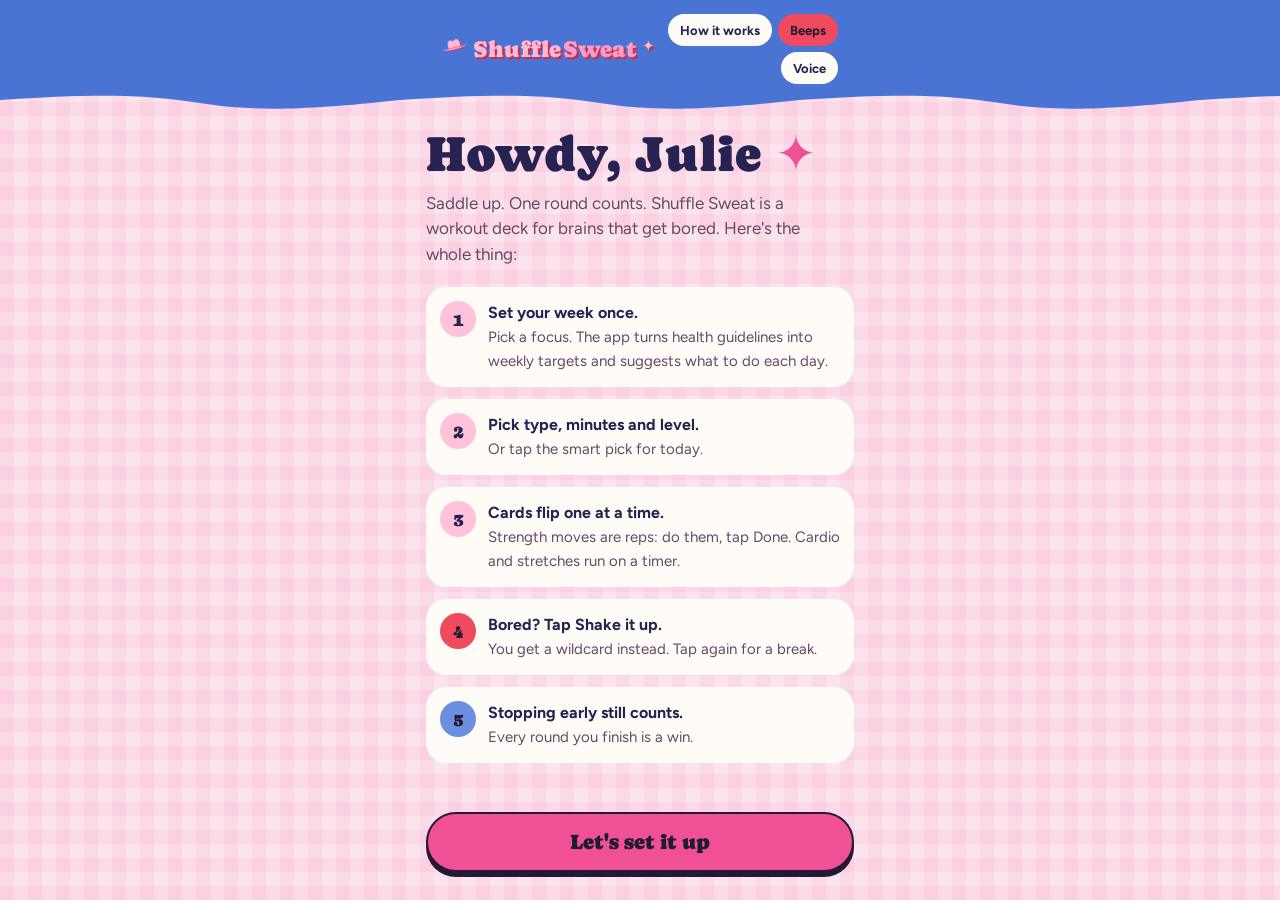
==== commit 4e92d30a: "Go all in on the pink cowgirl fairy theme Swap the green band for denim blue and the yellow for cher" ====
--- a/index.html
+++ b/index.html
@@ -5,8 +5,8 @@
 <meta name="viewport" content="width=device-width, initial-scale=1, viewport-fit=cover">
 <title>Shuffle Sweat</title>
 <meta name="description" content="A workout card deck for brains that get bored.">
-<meta name="theme-color" content="#1A9C5C" media="(prefers-color-scheme: light)">
-<meta name="theme-color" content="#0B5A34" media="(prefers-color-scheme: dark)">
+<meta name="theme-color" content="#4A74D4" media="(prefers-color-scheme: light)">
+<meta name="theme-color" content="#2B3F8F" media="(prefers-color-scheme: dark)">
 <!-- Installable: opens full screen from the iPhone Home Screen -->
 <link rel="manifest" href="manifest.webmanifest">
 <meta name="mobile-web-app-capable" content="yes">
@@ -30,7 +30,7 @@
 <body>
 <div class="app">
   <div class="top">
-    <div class="brand">Shuffle<span>Sweat</span></div>
+    <div class="brand"><svg class="brand-hat" viewBox="-14 -16 28 18" aria-hidden="true"><path d="M-6.5-5.5C-7.5-13-4-15-1.5-13.3 0-12.3 0-12.3 1.5-13.3 4-15 7.5-13 6.5-5.5Z"/><path d="M-13.5-6C-11-2.5 11-2.5 13.5-6 11-4.4-11-4.4-13.5-6Z"/></svg>Shuffle<span>Sweat</span><i class="twinkle" aria-hidden="true">✦</i></div>
     <div class="toggles">
       <button class="chip" id="helpBtn">How it works</button>
       <button class="chip" id="soundBtn" aria-pressed="true">Beeps</button>
@@ -41,14 +41,14 @@
   <!-- WELCOME -->
   <section id="welcome">
     <div class="hello">
-      <h1>Welcome to Shuffle Sweat.</h1>
-      <p>A workout deck for brains that get bored. Here's the whole thing:</p>
+      <h1>Howdy, Julie <span class="spark" aria-hidden="true">✦</span></h1>
+      <p>Saddle up. One round counts. Shuffle Sweat is a workout deck for brains that get bored. Here's the whole thing:</p>
     </div>
     <ol class="steps">
       <li><div><b>Set your week once.</b><span>Pick a focus. The app turns health guidelines into weekly targets and suggests what to do each day.</span></div></li>
       <li><div><b>Pick type, minutes and level.</b><span>Or tap the smart pick for today.</span></div></li>
       <li><div><b>Cards flip one at a time.</b><span>Strength moves are reps: do them, tap Done. Cardio and stretches run on a timer.</span></div></li>
-      <li><div><b>Bored? Tap the yellow button.</b><span>You get a wildcard instead. Tap again for a break.</span></div></li>
+      <li><div><b>Bored? Tap Shake it up.</b><span>You get a wildcard instead. Tap again for a break.</span></div></li>
       <li><div><b>Stopping early still counts.</b><span>Every round you finish is a win.</span></div></li>
     </ol>
     <div class="push">
@@ -88,7 +88,7 @@
       <div class="panelhead"><b>This week</b><span class="today" id="daysLeft"></span></div>
       <div id="weekBars"></div>
       <div class="suggest" id="suggest">
-        <span class="label">Smart pick for today</span>
+        <span class="label"><svg class="shoe" viewBox="0 0 24 24" aria-hidden="true"><path d="M5 3v8a7 7 0 0 0 14 0V3"/></svg>Lucky pick for today</span>
         <b id="sugTitle"></b>
         <p id="sugWhy"></p>
         <button id="sugBtn">Use this</button>
@@ -98,11 +98,11 @@
     <div>
       <div class="label">Type</div>
       <div class="pick modes" role="radiogroup" aria-label="Workout type">
-        <input type="radio" name="mode" id="m-mix" value="mix" checked><label for="m-mix" class="wide" style="--c:var(--accent)"><b>Surprise mix</b><small>A bit of everything in one deck</small></label>
-        <input type="radio" name="mode" id="m-burn" value="burn"><label for="m-burn" style="--c:var(--burn)"><b>Burn</b><small>HIIT cards that get shorter each round</small></label>
-        <input type="radio" name="mode" id="m-str" value="str"><label for="m-str" style="--c:var(--str)"><b>Strength</b><small>Calisthenics reps and holds</small></label>
-        <input type="radio" name="mode" id="m-ath" value="ath"><label for="m-ath" style="--c:var(--ath)"><b>Athlete</b><small>Jumps, power and control</small></label>
-        <input type="radio" name="mode" id="m-mob" value="mob"><label for="m-mob" style="--c:var(--mob)"><b>Mobility</b><small>Active flexibility, timed</small></label>
+        <input type="radio" name="mode" id="m-mix" value="mix" checked><label for="m-mix" class="wide" style="--c:var(--accent)"><b>Lucky Draw</b><small>A bit of everything in one deck</small></label>
+        <input type="radio" name="mode" id="m-burn" value="burn"><label for="m-burn" style="--c:var(--burn)"><b>Rodeo</b><small>HIIT cardio, cards get shorter each round</small></label>
+        <input type="radio" name="mode" id="m-str" value="str"><label for="m-str" style="--c:var(--str)"><b>Ranch Strong</b><small>Strength: calisthenics reps and holds</small></label>
+        <input type="radio" name="mode" id="m-ath" value="ath"><label for="m-ath" style="--c:var(--ath)"><b>Wild Mustang</b><small>Athletic: jumps, power and control</small></label>
+        <input type="radio" name="mode" id="m-mob" value="mob"><label for="m-mob" style="--c:var(--mob)"><b>Fairy Stretch</b><small>Mobility: active flexibility, timed</small></label>
       </div>
     </div>
     <div>
@@ -116,14 +116,14 @@
     <div>
       <div class="label">Level</div>
       <div class="pick three" role="radiogroup" aria-label="Level">
-        <input type="radio" name="level" id="l-0" value="0"><label for="l-0"><b>Build</b><small>Learning the moves</small></label>
-        <input type="radio" name="level" id="l-1" value="1" checked><label for="l-1"><b>Strong</b><small>Full versions</small></label>
-        <input type="radio" name="level" id="l-2" value="2"><label for="l-2"><b>Beast</b><small>Hardest versions</small></label>
+        <input type="radio" name="level" id="l-0" value="0"><label for="l-0"><svg class="boot" viewBox="0 -4 32 32" aria-hidden="true"><path d="M10 3h9l-.5 13 6.5 4.5c2.5 1.7 1.6 5.5-1.5 5.5H7.5c-1 0-1.5-.8-1.5-1.6V21l3-2.5Z"/><path class="trim" d="M10.2 8h8.5"/></svg><b>Pony</b><small>Easiest: learning the moves</small></label>
+        <input type="radio" name="level" id="l-1" value="1" checked><label for="l-1"><svg class="boot" viewBox="0 -4 32 32" aria-hidden="true"><path d="M10 3h9l-.5 13 6.5 4.5c2.5 1.7 1.6 5.5-1.5 5.5H7.5c-1 0-1.5-.8-1.5-1.6V21l3-2.5Z"/><path class="trim" d="M10.2 8h8.5"/><circle class="spur" cx="4.5" cy="24" r="2.6"/></svg><b>Cowgirl</b><small>Medium: full versions</small></label>
+        <input type="radio" name="level" id="l-2" value="2"><label for="l-2"><svg class="boot" viewBox="0 -4 32 32" aria-hidden="true"><path d="M10 3h9l-.5 13 6.5 4.5c2.5 1.7 1.6 5.5-1.5 5.5H7.5c-1 0-1.5-.8-1.5-1.6V21l3-2.5Z"/><path class="trim" d="M10.2 8h8.5"/><circle class="spur" cx="4.5" cy="24" r="2.6"/><path class="crown" d="M10 2.5 11.5-2 14.5 1 17.5-2 19 2.5Z"/></svg><b>Rodeo Queen</b><small>Hardest versions</small></label>
       </div>
     </div>
     <div class="push">
       <p class="today" id="todayHome"></p>
-      <button class="big" id="startBtn">Start</button>
+      <button class="big" id="startBtn">Saddle up</button>
       <p class="credit">Inspired by Growingannanas HIIT ladders, Natacha Océane's athleticism training, Tom Merrick-style active flexibility and classic calisthenics progressions.</p>
     </div>
   </section>
@@ -137,7 +137,7 @@
       <svg class="fig" id="fig" viewBox="0 -14 200 132" role="img" aria-label="Animated stick figure showing the move">
         <line class="ground" x1="10" y1="111" x2="190" y2="111"></line>
         <g class="far"><polyline id="farArm"></polyline><polyline id="farLeg"></polyline></g>
-        <g class="near"><polyline id="body"></polyline><polyline id="nearArm"></polyline><polyline id="nearLeg"></polyline><circle id="head" r="7.5"></circle></g>
+        <g class="near"><polyline id="body"></polyline><polyline id="nearArm"></polyline><polyline id="nearLeg"></polyline><path id="pony" class="pony" d="M-5-4C-13-3-15 3-12 10"></path><circle id="head" r="7.5"></circle><g id="hat" class="hat"><path d="M-6.5-5.5C-7.5-13-4-15-1.5-13.3 0-12.3 0-12.3 1.5-13.3 4-15 7.5-13 6.5-5.5Z"/><path d="M-13.5-6C-11-2.5 11-2.5 13.5-6 11-4.4-11-4.4-13.5-6Z"/></g></g>
       </svg>
       <p class="cue" id="cue"></p>
       <div class="lvl" id="lvl"><button id="easier">Easier</button><button id="harder">Harder</button><span id="lvlName"></span><a class="watch" id="watch" href="#" target="_blank" rel="noopener">Watch how ↗</a></div>
@@ -155,7 +155,7 @@
       </div>
     </article>
     <div class="controls">
-      <button class="bored" id="boredBtn">I'm bored<small>Swap this for a wildcard</small></button>
+      <button class="bored" id="boredBtn">Shake it up ✦<small>Swap for a wildcard</small></button>
       <button class="small" id="pauseBtn">Pause</button>
       <button class="small" id="skipBtn">Next card</button>
     </div>
--- a/css/styles.css
+++ b/css/styles.css
@@ -1,34 +1,41 @@
 /* Shuffle Sweat styles. Layout: one phone-width column. Welcome → setup → face-up card; controls sit under the thumb.
-   Look: 1970s retro, after flossgiven.com. Grass-green top band with a wavy edge on a blush page, cream cards,
-   bright fills (hot pink, tomato, sunshine yellow, green) always carrying dark text, groovy Caprasimo headings, pill buttons. */
+   Look: a pink cowgirl fairy saloon deck on a 1970s retro base (after flossgiven.com). Denim-blue top band with a wavy edge,
+   faint pink gingham page, cream cards, bright fills (hot pink, cherry red, candy pink, denim, turquoise, lavender) that always
+   carry dark text, groovy Caprasimo headings, pill buttons, little hats, boots, stars and a horseshoe. */
 :root{
-  --bg:#F7DCE5; --surface:#FFFDF6; --ink:#173D2B; --muted:#6E4E5C; --line:#EBC3D1;
-  --band:#1A9C5C; --brand:#FFB9D3; --brand-shadow:#F15E1B;
-  --on-fill:#1B1712;                       /* text on any bright fill, same in both themes */
-  --accent:#F05094; --pop:#F9DA4F; --pop-soft:#FFB9D3;
-  --wild:#F9DA4F; --wild-ink:#1B1712; --good:#17744A; --shadow:rgba(120,40,70,.14);
-  --burn:#F8341A; --str:#1A9C5C; --ath:#E9842B; --mob:#B9A6F0;
+  --bg:#FCE4EE; --surface:#FFFBF7; --ink:#262352; --muted:#654A62; --line:#F2C4D6;
+  --band:#4A74D4; --brand:#FFB9D3; --brand-shadow:#D42A4A;
+  --on-fill:#221A33;                       /* text on any bright fill, same in both themes */
+  --accent:#F05094; --pop:#F04A5E; --pop-soft:#FFC2D9; --lucky:#FF9CC4;
+  --wild:#F04A5E; --wild-ink:#221A33; --good:#2E55B0; --shadow:rgba(150,40,90,.15);
+  --burn:#F04A5E; --str:#6B8FE0; --ath:#2BB3A3; --mob:#B9A6F0;
+  --pattern:repeating-linear-gradient(0deg,rgba(240,80,148,.07) 0 14px,transparent 14px 28px),repeating-linear-gradient(90deg,rgba(240,80,148,.07) 0 14px,transparent 14px 28px);
+  --card-back:url("data:image/svg+xml,%3Csvg xmlns='http://www.w3.org/2000/svg' viewBox='0 0 44 44'%3E%3Cpath fill='%23FFFBF7' fill-opacity='.55' d='M11 4l1.8 4.6 4.9.3-3.8 3.1 1.2 4.8L11 14.1l-4.1 2.7 1.2-4.8-3.8-3.1 4.9-.3z'/%3E%3Cpath fill='%23F04A5E' fill-opacity='.35' d='M33 26l1.3 3.4 3.6.2-2.8 2.3.9 3.5-3-2-3 2 .9-3.5-2.8-2.3 3.6-.2z'/%3E%3C/svg%3E");
   --display:"Caprasimo","Cooper Black",Georgia,serif;
   --body:"Figtree",system-ui,-apple-system,"Segoe UI",sans-serif;
   --gut-l:max(16px,env(safe-area-inset-left)); --gut-r:max(16px,env(safe-area-inset-right));
 }
 @media (prefers-color-scheme: dark){:root:not([data-theme="light"]){
-  --bg:#0E2219; --surface:#16342A; --ink:#FFF6EA; --muted:#D6C3CB; --line:#2E5244;
-  --band:#0B5A34; --brand:#FFB9D3; --brand-shadow:#C8410F;
-  --accent:#F05094; --pop:#F9DA4F; --pop-soft:#4A2A3C;
-  --wild:#F9DA4F; --wild-ink:#1B1712; --good:#4FD39A; --shadow:rgba(0,0,0,.45);
-  --burn:#F4572D; --str:#2FAE6A; --ath:#E9842B; --mob:#B9A6F0; color-scheme:dark}}
+  --bg:#15132E; --surface:#221F45; --ink:#FFF3F8; --muted:#D9C4D6; --line:#3A3566;
+  --band:#2B3F8F; --brand:#FFB9D3; --brand-shadow:#C2203F;
+  --accent:#F05094; --pop:#F04A5E; --pop-soft:#4A2547; --lucky:#FF9CC4;
+  --wild:#F04A5E; --wild-ink:#221A33; --good:#8FB0FF; --shadow:rgba(0,0,0,.45);
+  --burn:#F04A5E; --str:#6B8FE0; --ath:#2BB3A3; --mob:#B9A6F0;
+  --pattern:radial-gradient(1.2px 1.2px at 18px 26px,rgba(255,243,248,.55),transparent),radial-gradient(1px 1px at 70px 90px,rgba(255,185,211,.5),transparent),radial-gradient(1.4px 1.4px at 110px 40px,rgba(255,243,248,.4),transparent);
+  color-scheme:dark}}
 :root[data-theme="dark"]{
-  --bg:#0E2219; --surface:#16342A; --ink:#FFF6EA; --muted:#D6C3CB; --line:#2E5244;
-  --band:#0B5A34; --brand:#FFB9D3; --brand-shadow:#C8410F;
-  --accent:#F05094; --pop:#F9DA4F; --pop-soft:#4A2A3C;
-  --wild:#F9DA4F; --wild-ink:#1B1712; --good:#4FD39A; --shadow:rgba(0,0,0,.45);
-  --burn:#F4572D; --str:#2FAE6A; --ath:#E9842B; --mob:#B9A6F0; color-scheme:dark}
+  --bg:#15132E; --surface:#221F45; --ink:#FFF3F8; --muted:#D9C4D6; --line:#3A3566;
+  --band:#2B3F8F; --brand:#FFB9D3; --brand-shadow:#C2203F;
+  --accent:#F05094; --pop:#F04A5E; --pop-soft:#4A2547; --lucky:#FF9CC4;
+  --wild:#F04A5E; --wild-ink:#221A33; --good:#8FB0FF; --shadow:rgba(0,0,0,.45);
+  --burn:#F04A5E; --str:#6B8FE0; --ath:#2BB3A3; --mob:#B9A6F0;
+  --pattern:radial-gradient(1.2px 1.2px at 18px 26px,rgba(255,243,248,.55),transparent),radial-gradient(1px 1px at 70px 90px,rgba(255,185,211,.5),transparent),radial-gradient(1.4px 1.4px at 110px 40px,rgba(255,243,248,.4),transparent);
+  color-scheme:dark}
 
 *{box-sizing:border-box}
 html,body{height:100%}
 body{overflow-x:clip} /* 100vw band includes the desktop scrollbar width */
-body{margin:0;background:var(--bg);color:var(--ink);font-family:var(--body);font-size:16px;line-height:1.5}
+body{margin:0;background-color:var(--bg);background-image:var(--pattern);background-size:auto,auto,140px 140px;color:var(--ink);font-family:var(--body);font-size:16px;line-height:1.5}
 .app{max-width:460px;margin:0 auto;padding-inline:var(--gut-l) var(--gut-r);padding-block:env(safe-area-inset-top) calc(28px + env(safe-area-inset-bottom));min-height:100%;display:flex;flex-direction:column;gap:20px}
 h1,h2{font-family:var(--display);font-weight:400;line-height:1.05;text-wrap:balance;margin:0}
 p{margin:0}
@@ -43,10 +50,16 @@
 .top::after{content:"";position:absolute;left:0;right:0;top:calc(100% - 1px);height:18px;background:var(--band);
   -webkit-mask:url("data:image/svg+xml,%3Csvg xmlns='http://www.w3.org/2000/svg' viewBox='0 0 400 18'%3E%3Cpath d='M0 0H400V7C300 18 250 18 200 10S100 0 0 7Z'/%3E%3C/svg%3E") 0 0/400px 18px repeat-x;
   mask:url("data:image/svg+xml,%3Csvg xmlns='http://www.w3.org/2000/svg' viewBox='0 0 400 18'%3E%3Cpath d='M0 0H400V7C300 18 250 18 200 10S100 0 0 7Z'/%3E%3C/svg%3E") 0 0/400px 18px repeat-x}
-.brand{font-family:var(--display);font-weight:400;font-size:26px;line-height:1;color:var(--brand);text-shadow:2px 2px 0 var(--brand-shadow);letter-spacing:.01em}
-.brand span{color:var(--pop)}
+.brand{font-family:var(--display);font-weight:400;font-size:23px;line-height:1;color:var(--brand);text-shadow:2px 2px 0 var(--brand-shadow);letter-spacing:.01em}
+.brand{display:flex;align-items:center;gap:1px}
+.brand span{color:var(--lucky)}
+.brand-hat{width:26px;height:18px;fill:var(--brand);margin-right:4px;transform:rotate(-14deg) translateY(-3px);filter:drop-shadow(1.5px 1.5px 0 var(--brand-shadow))}
+.twinkle{font-style:normal;font-size:15px;color:var(--brand);margin-left:4px;align-self:flex-start;animation:twinkle 2.6s ease-in-out infinite}
+.spark{color:var(--accent);display:inline-block;animation:twinkle 2.6s ease-in-out infinite}
+@keyframes twinkle{0%,100%{opacity:1;transform:scale(1)}50%{opacity:.35;transform:scale(.7) rotate(20deg)}}
+@media (prefers-reduced-motion: reduce){.twinkle,.spark{animation:none}}
 .toggles{display:flex;gap:6px;flex-wrap:wrap;justify-content:flex-end}
-.chip{border:0;background:var(--surface);color:var(--ink);font:700 13px var(--body);padding:7px 12px;border-radius:999px;cursor:pointer;min-height:32px}
+.chip{border:0;background:var(--surface);color:var(--ink);font:700 13px var(--body);padding:7px 12px;border-radius:999px;cursor:pointer;min-height:32px;white-space:nowrap}
 .chip[aria-pressed="true"]{background:var(--pop);color:var(--on-fill)}
 button{font-family:var(--body)}
 button:focus-visible,.pick input:focus-visible+label,a:focus-visible{outline:3px solid var(--ink);outline-offset:3px}
@@ -75,10 +88,15 @@
 .pick.modes label{padding-left:24px}
 .pick.modes label::before{content:"";position:absolute;left:10px;top:14px;bottom:14px;width:6px;border-radius:3px;background:var(--c,var(--muted))}
 .pick.modes .wide{grid-column:1/-1}
+.boot{width:30px;height:30px;fill:var(--ink);margin-bottom:2px}
+.boot .trim{fill:none;stroke:var(--accent);stroke-width:2.2;stroke-linecap:round}
+.boot .spur{fill:none;stroke:var(--ink);stroke-width:1.8}
+.boot .crown{fill:var(--accent)}
 .pick.mins label b{font-size:28px;font-variant-numeric:tabular-nums}
 .today{font-variant-numeric:tabular-nums;color:var(--muted);font-size:14px}
 .credit{color:var(--muted);font-size:13px}
 .big{display:block;width:100%;border:2px solid var(--on-fill);border-radius:999px;padding:16px 18px;font:400 21px var(--display);cursor:pointer;background:var(--accent);color:var(--on-fill);box-shadow:0 5px 0 var(--on-fill)}
+.big small{display:block;font:700 13px var(--body);margin-top:3px}
 .big:active{transform:translateY(3px);box-shadow:0 2px 0 var(--on-fill)}
 .ghost{display:block;width:100%;border:2px solid var(--ink);background:transparent;color:var(--ink);border-radius:999px;padding:13px;font:700 16px var(--body);cursor:pointer}
 .push{margin-top:auto;display:grid;gap:12px}
@@ -91,12 +109,16 @@
 .pip.now{background:var(--accent)}
 .card{--c:var(--accent);position:relative;background:var(--surface);border-radius:28px;padding:22px 22px 20px;box-shadow:0 14px 34px var(--shadow);display:flex;flex-direction:column;gap:12px;min-height:360px;overflow:hidden;border-top:12px solid var(--c);animation:flip .45s cubic-bezier(.2,.9,.3,1.2)}
 .card[data-m="burn"]{--c:var(--burn)} .card[data-m="str"]{--c:var(--str)} .card[data-m="ath"]{--c:var(--ath)} .card[data-m="mob"]{--c:var(--mob)}
-.card.wild{background:var(--wild);color:var(--wild-ink);--c:var(--wild-ink)}
+.card.wild{background:var(--wild);color:var(--wild-ink);--c:var(--wild-ink);border-top-color:var(--accent)}
+.card.wild::after{content:"";position:absolute;top:12px;right:12px;width:48px;height:48px;pointer-events:none;
+  background:url("data:image/svg+xml,%3Csvg xmlns='http://www.w3.org/2000/svg' viewBox='-24 -24 48 48'%3E%3Cg fill='%23FFFBF7' stroke='%23221A33' stroke-width='2'%3E%3Cpath d='M0-20 5-8.7 17.3-10 10 0 17.3 10 5 8.7 0 20-5 8.7-17.3 10-10 0-17.3-10-5-8.7Z'/%3E%3Ccircle cx='0' cy='-20' r='2.6'/%3E%3Ccircle cx='17.3' cy='-10' r='2.6'/%3E%3Ccircle cx='17.3' cy='10' r='2.6'/%3E%3Ccircle cx='0' cy='20' r='2.6'/%3E%3Ccircle cx='-17.3' cy='10' r='2.6'/%3E%3Ccircle cx='-17.3' cy='-10' r='2.6'/%3E%3C/g%3E%3Ccircle r='5' fill='%23F05094'/%3E%3C/svg%3E") center/contain no-repeat;
+  transform:rotate(12deg)}
+.card.wild h2{padding-right:44px}
 .card.wild .cue,.card.wild .best,.card.wild .unit,.card.wild .reps b{color:var(--wild-ink)}
 .card.wild .bar{background:color-mix(in srgb,var(--wild-ink) 15%,transparent)}
 @keyframes flip{from{transform:rotateY(70deg) scale(.95);opacity:.3}to{transform:none;opacity:1}}
 @media (prefers-reduced-motion: reduce){.card{animation:none}}
-.kind{align-self:flex-start;font-size:12px;font-weight:800;letter-spacing:.1em;text-transform:uppercase;background:var(--c);color:var(--on-fill);padding:4px 11px;border-radius:999px}
+.kind{align-self:flex-start;font-size:12px;font-weight:800;letter-spacing:.1em;text-transform:uppercase;background:var(--c);color:var(--on-fill);padding:4px 11px;border-radius:14px}
 .card.wild .kind{background:var(--wild-ink);color:var(--wild)}
 .kind.switch{background:var(--ink);color:var(--surface)}
 .card h2{font-size:clamp(30px,9vw,42px)}
@@ -109,6 +131,10 @@
 .fig polyline{fill:none;stroke:var(--ink);stroke-width:5;stroke-linecap:round;stroke-linejoin:round}
 .fig .far polyline{opacity:.38}
 .fig circle{fill:var(--ink)}
+.fig .hat{fill:var(--accent);stroke:var(--ink);stroke-width:1.2;stroke-linejoin:round}
+.fig .pony{fill:none;stroke:var(--ink);stroke-width:4;stroke-linecap:round}
+.card.wild .fig .hat{fill:var(--lucky);stroke:var(--wild-ink)}
+.card.wild .fig .pony{stroke:var(--wild-ink)}
 .fig .ground{stroke:color-mix(in srgb,var(--c) 70%,transparent);stroke-width:3}
 .card.wild .fig{background:color-mix(in srgb,var(--wild-ink) 8%,transparent)}
 .card.wild .fig polyline{stroke:var(--wild-ink)} .card.wild .fig circle{fill:var(--wild-ink)}
@@ -122,8 +148,8 @@
 .reps{display:flex;align-items:baseline;gap:8px}
 .reps b{font-family:var(--display);font-weight:400;font-size:72px;line-height:.9;font-variant-numeric:tabular-nums;color:var(--ink)}
 .unit{font:700 18px var(--body);color:var(--muted)}
-.done{border:2px solid var(--on-fill);border-radius:999px;background:var(--c);color:var(--on-fill);font:400 22px var(--display);padding:15px;cursor:pointer;width:100%}
-.card.wild .done{background:var(--wild-ink);color:var(--wild)}
+button.done{border:2px solid var(--on-fill);border-radius:999px;background:var(--c);color:var(--on-fill);font:400 22px var(--display);padding:15px;cursor:pointer;width:100%}
+.card.wild button.done{background:var(--wild-ink);color:var(--wild)}
 .counter{display:flex;flex-direction:column;align-items:flex-end;gap:4px}
 .counter button{border:0;border-radius:999px;background:var(--wild-ink);color:var(--wild);font:400 22px var(--display);padding:14px 20px;cursor:pointer;font-variant-numeric:tabular-nums;min-width:110px}
 .best{font-size:13px;font-weight:700}
@@ -137,7 +163,12 @@
 .bored{grid-column:1/-1;border:2px solid var(--on-fill);border-radius:999px;padding:16px;cursor:pointer;background:var(--pop);color:var(--on-fill);font:400 23px var(--display);box-shadow:0 5px 0 var(--on-fill)}
 .bored:active{transform:translateY(3px);box-shadow:0 2px 0 var(--on-fill)}
 .bored small{display:block;font:700 13px var(--body);margin-top:2px}
-.rest{background:transparent;border:3px dashed color-mix(in srgb,var(--ink) 30%,transparent);border-top:12px solid var(--line);box-shadow:none}
+.rest{--c:var(--on-fill);color:var(--on-fill);background-color:var(--lucky);background-image:var(--card-back);background-size:44px 44px;border-top:0;
+  outline:2.5px dashed color-mix(in srgb,var(--on-fill) 55%,transparent);outline-offset:-11px;animation:none}
+.rest .kind{background:var(--on-fill);color:var(--lucky)}
+.rest .cue,.rest .secs{color:var(--on-fill)}
+.rest .bar{background:color-mix(in srgb,var(--on-fill) 15%,transparent)}
+.rest .bar i{background:var(--on-fill)}
 
 /* Sheet */
 .scrim{position:fixed;inset:0;background:color-mix(in srgb,var(--on-fill) 50%,transparent);display:flex;align-items:flex-end;justify-content:center;padding:16px;padding-bottom:calc(16px + env(safe-area-inset-bottom,0px));z-index:10}
@@ -184,11 +215,12 @@
 .regions{display:flex;flex-wrap:wrap;gap:6px}
 .regions span{font-size:12px;font-weight:700;padding:4px 10px;border-radius:999px;background:var(--bg);color:var(--muted);font-variant-numeric:tabular-nums}
 .regions span.met{color:var(--good)}
-.suggest{background:var(--pop);color:var(--on-fill);border-radius:20px;padding:14px 16px;display:grid;gap:6px}
-.suggest .label{color:var(--on-fill)}
+.suggest{background:var(--lucky);color:var(--on-fill);border-radius:20px;padding:14px 16px;display:grid;gap:6px}
+.suggest .label{color:var(--on-fill);display:flex;align-items:center;gap:6px}
+.shoe{width:18px;height:18px;fill:none;stroke:var(--pop);stroke-width:3.4;stroke-linecap:round}
 .suggest b{font:400 22px var(--display)}
 .suggest p{font-size:14px;color:var(--on-fill)}
-.suggest button{justify-self:start;border:0;border-radius:999px;background:var(--on-fill);color:var(--pop);font:700 14px var(--body);padding:9px 16px;cursor:pointer}
+.suggest button{justify-self:start;border:0;border-radius:999px;background:var(--on-fill);color:var(--lucky);font:700 14px var(--body);padding:9px 16px;cursor:pointer}
 .sessbar{display:flex;gap:6px}
 .sessbar i{flex:1;height:10px;border-radius:5px;background:var(--line)}
 .sessbar i.on{background:var(--good)}
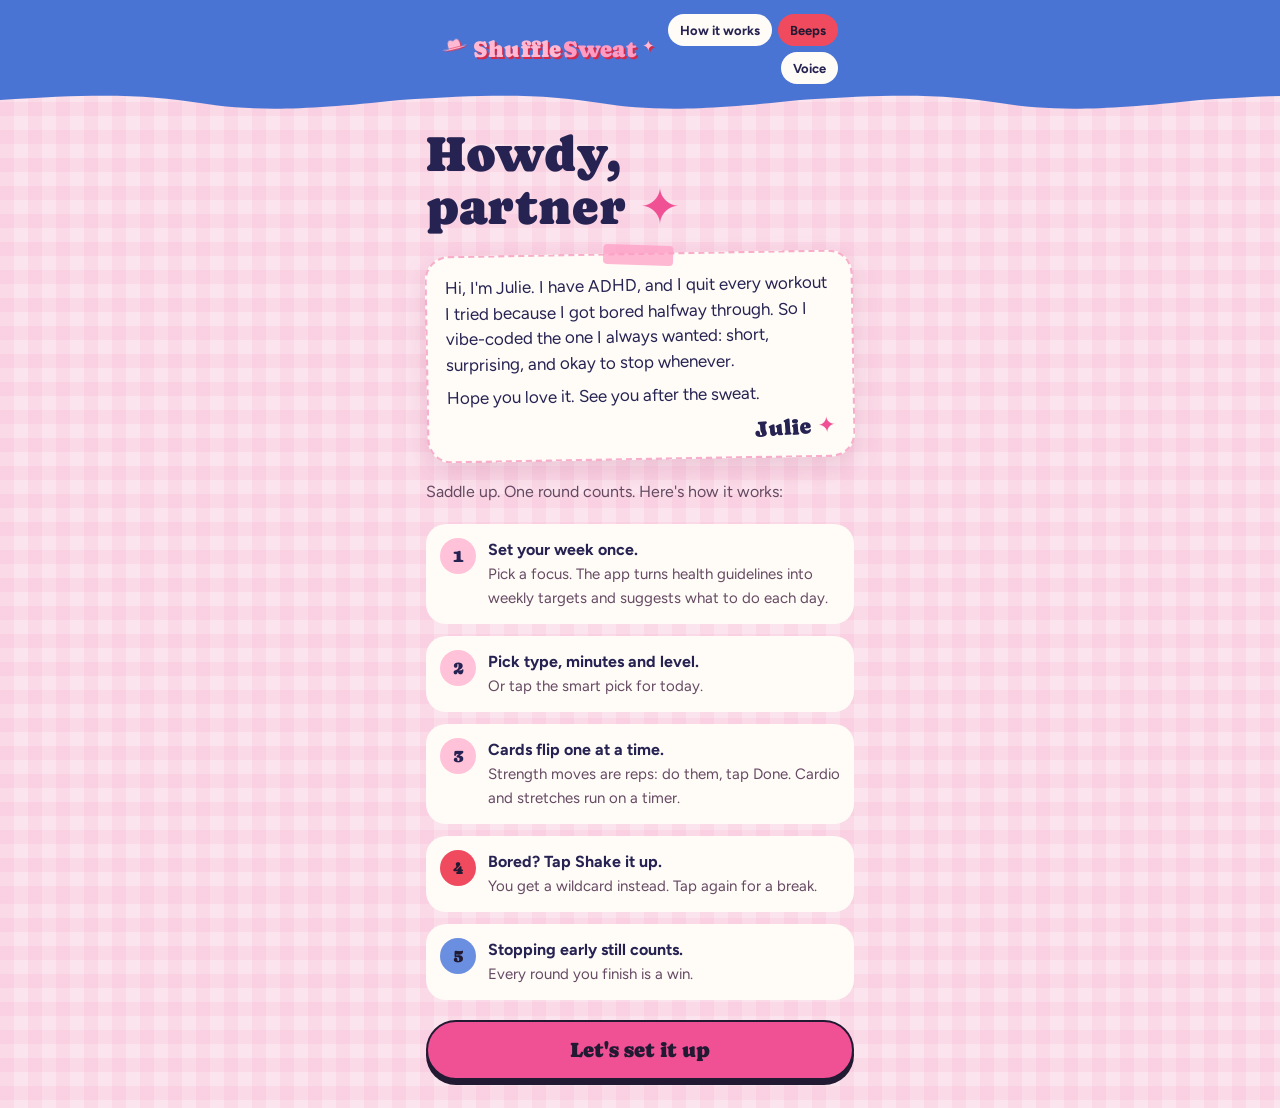
==== commit 9a440cef: "Redo the stick figures, add furniture, Julie's welcome note, better voice Rebuild every pose with a " ====
--- a/index.html
+++ b/index.html
@@ -22,6 +22,7 @@
 <!-- Scripts share one global scope and run in this order (defer keeps it). -->
 <script defer src="js/store.js"></script>
 <script defer src="js/moves.js"></script>
+<script defer src="js/poses.js"></script>
 <script defer src="js/figure.js"></script>
 <script defer src="js/week.js"></script>
 <script defer src="js/workout.js"></script>
@@ -41,9 +42,16 @@
   <!-- WELCOME -->
   <section id="welcome">
     <div class="hello">
-      <h1>Howdy, Julie <span class="spark" aria-hidden="true">✦</span></h1>
-      <p>Saddle up. One round counts. Shuffle Sweat is a workout deck for brains that get bored. Here's the whole thing:</p>
-    </div>
+      <h1>Howdy, partner <span class="spark" aria-hidden="true">✦</span></h1>
+    </div>
+    <figure class="letter">
+      <blockquote>
+        <p>Hi, I'm Julie. I have ADHD, and I quit every workout I tried because I got bored halfway through. So I vibe-coded the one I always wanted: short, surprising, and okay to stop whenever.</p>
+        <p>Hope you love it. See you after the sweat.</p>
+      </blockquote>
+      <figcaption>Julie <span aria-hidden="true">✦</span></figcaption>
+    </figure>
+    <p class="intro">Saddle up. One round counts. Here's how it works:</p>
     <ol class="steps">
       <li><div><b>Set your week once.</b><span>Pick a focus. The app turns health guidelines into weekly targets and suggests what to do each day.</span></div></li>
       <li><div><b>Pick type, minutes and level.</b><span>Or tap the smart pick for today.</span></div></li>
@@ -136,6 +144,7 @@
       <h2 id="title">Squats</h2>
       <svg class="fig" id="fig" viewBox="0 -14 200 132" role="img" aria-label="Animated stick figure showing the move">
         <line class="ground" x1="10" y1="111" x2="190" y2="111"></line>
+        <g class="prop" id="prop"></g><polyline class="tether" id="tether"></polyline>
         <g class="far"><polyline id="farArm"></polyline><polyline id="farLeg"></polyline></g>
         <g class="near"><polyline id="body"></polyline><polyline id="nearArm"></polyline><polyline id="nearLeg"></polyline><path id="pony" class="pony" d="M-5-4C-13-3-15 3-12 10"></path><circle id="head" r="7.5"></circle><g id="hat" class="hat"><path d="M-6.5-5.5C-7.5-13-4-15-1.5-13.3 0-12.3 0-12.3 1.5-13.3 4-15 7.5-13 6.5-5.5Z"/><path d="M-13.5-6C-11-2.5 11-2.5 13.5-6 11-4.4-11-4.4-13.5-6Z"/></g></g>
       </svg>
--- a/css/styles.css
+++ b/css/styles.css
@@ -67,6 +67,14 @@
 /* Welcome */
 .hello h1{font-size:clamp(36px,11vw,50px)}
 .hello p{color:var(--muted);margin-top:10px;max-width:34ch;font-size:17px}
+.letter{margin:0;position:relative;background:var(--surface);border-radius:24px;padding:18px 18px 16px;display:grid;gap:8px;
+  box-shadow:0 10px 26px var(--shadow);border:2px dashed color-mix(in srgb,var(--accent) 45%,transparent);transform:rotate(-1deg)}
+.letter::before{content:"";position:absolute;top:-10px;left:50%;width:70px;height:20px;margin-left:-35px;border-radius:4px;
+  background:color-mix(in srgb,var(--lucky) 70%,transparent);transform:rotate(3deg)}
+.letter blockquote{margin:0;display:grid;gap:8px;font-size:17px;line-height:1.5}
+.letter figcaption{font:400 22px var(--display);color:var(--ink);justify-self:end;transform:rotate(-3deg)}
+.letter figcaption span{color:var(--accent)}
+.intro{color:var(--muted);font-size:16px}
 .steps{list-style:none;margin:0;padding:0;display:grid;gap:12px;counter-reset:s}
 .steps li{display:grid;grid-template-columns:36px 1fr;gap:12px;align-items:start;background:var(--surface);border-radius:20px;padding:14px}
 .steps li::before{counter-increment:s;content:counter(s);width:36px;height:36px;border-radius:999px;background:var(--pop-soft);color:var(--ink);font:400 18px var(--display);display:grid;place-items:center}
@@ -135,6 +143,12 @@
 .fig .pony{fill:none;stroke:var(--ink);stroke-width:4;stroke-linecap:round}
 .card.wild .fig .hat{fill:var(--lucky);stroke:var(--wild-ink)}
 .card.wild .fig .pony{stroke:var(--wild-ink)}
+.fig .prop path{fill:none;stroke:color-mix(in srgb,var(--ink) 45%,transparent);stroke-width:2.5;stroke-linecap:round;stroke-linejoin:round}
+.fig .prop .fill{fill:color-mix(in srgb,var(--ink) 12%,transparent)}
+.fig .prop .faint{opacity:.5}
+.fig .prop .knob{fill:color-mix(in srgb,var(--ink) 60%,transparent)}
+.fig .tether{fill:none;stroke:var(--accent);stroke-width:3;stroke-linecap:round}
+.card.wild .fig .tether{stroke:var(--wild-ink)}
 .fig .ground{stroke:color-mix(in srgb,var(--c) 70%,transparent);stroke-width:3}
 .card.wild .fig{background:color-mix(in srgb,var(--wild-ink) 8%,transparent)}
 .card.wild .fig polyline{stroke:var(--wild-ink)} .card.wild .fig circle{fill:var(--wild-ink)}
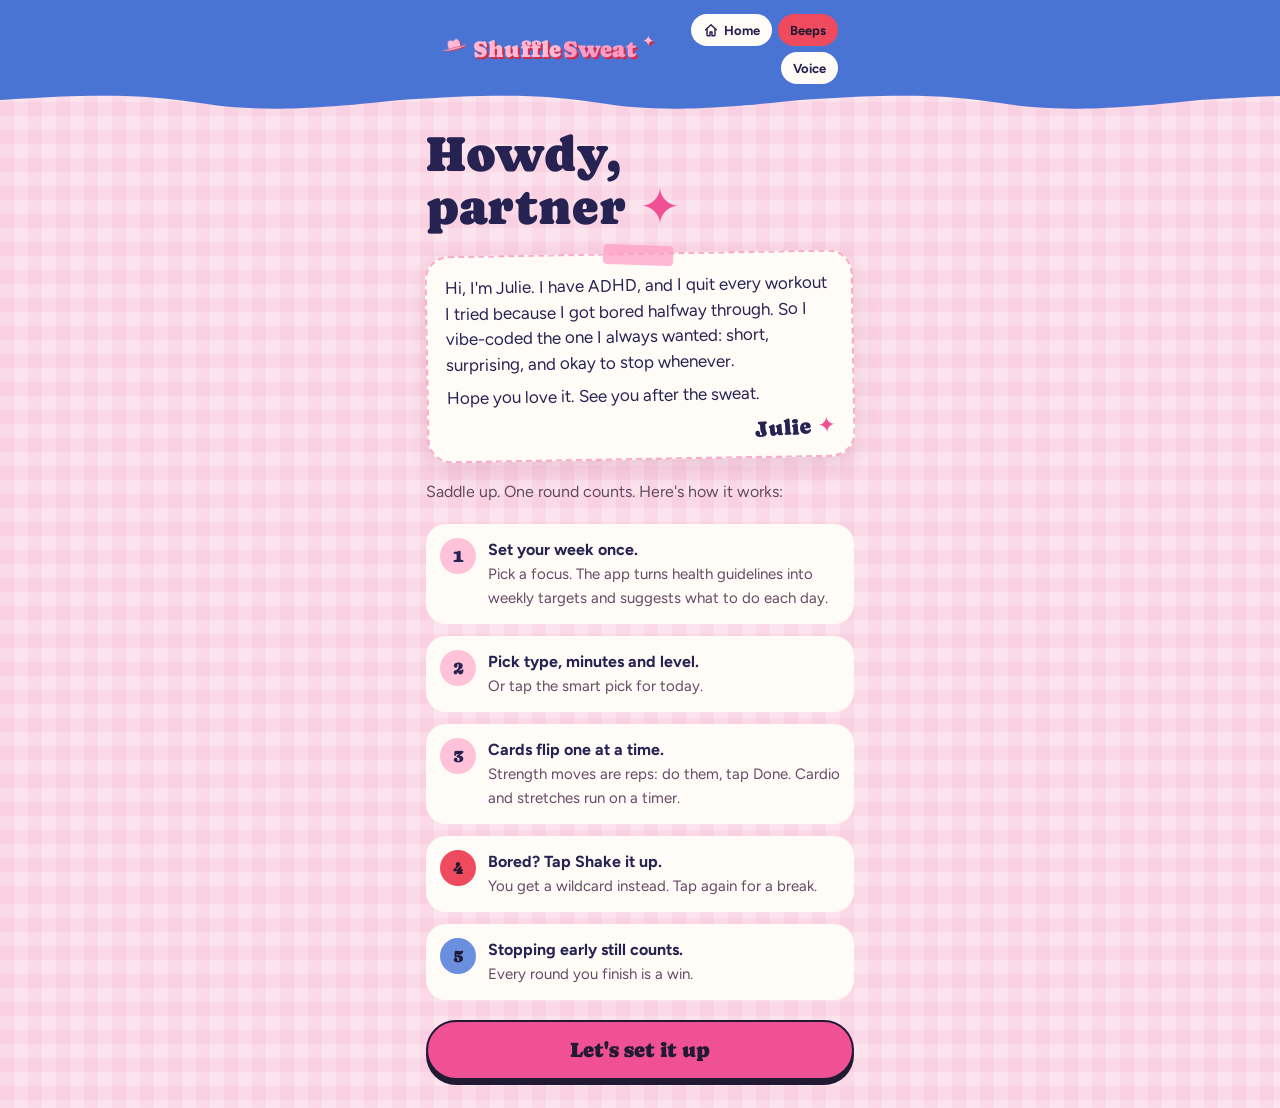
==== commit a91c1a2b: "Add a Home button at the top and make the title go home The Shuffle Sweat title and a new Home butto" ====
--- a/index.html
+++ b/index.html
@@ -25,15 +25,18 @@
 <script defer src="js/poses.js"></script>
 <script defer src="js/figure.js"></script>
 <script defer src="js/week.js"></script>
+<script defer src="js/programs.js"></script>
 <script defer src="js/workout.js"></script>
+<script defer src="js/menu.js"></script>
 <script defer src="js/app.js"></script>
 </head>
 <body>
 <div class="app">
   <div class="top">
-    <div class="brand"><svg class="brand-hat" viewBox="-14 -16 28 18" aria-hidden="true"><path d="M-6.5-5.5C-7.5-13-4-15-1.5-13.3 0-12.3 0-12.3 1.5-13.3 4-15 7.5-13 6.5-5.5Z"/><path d="M-13.5-6C-11-2.5 11-2.5 13.5-6 11-4.4-11-4.4-13.5-6Z"/></svg>Shuffle<span>Sweat</span><i class="twinkle" aria-hidden="true">✦</i></div>
+    <button class="brand" id="brandBtn" aria-label="Shuffle Sweat, go home"><svg class="brand-hat" viewBox="-14 -16 28 18" aria-hidden="true"><path d="M-6.5-5.5C-7.5-13-4-15-1.5-13.3 0-12.3 0-12.3 1.5-13.3 4-15 7.5-13 6.5-5.5Z"/><path d="M-13.5-6C-11-2.5 11-2.5 13.5-6 11-4.4-11-4.4-13.5-6Z"/></svg>Shuffle<span>Sweat</span><i class="twinkle" aria-hidden="true">✦</i></button>
     <div class="toggles">
-      <button class="chip" id="helpBtn">How it works</button>
+      <button class="chip home-chip" id="homeBtn"><svg viewBox="0 0 24 24" aria-hidden="true"><path d="M4 11.5 12 4l8 7.5"/><path d="M6 10v9.5a1 1 0 0 0 1 1h3.5V15h3v5.5H17a1 1 0 0 0 1-1V10"/></svg>Home</button>
+      <button class="chip" id="helpBtn" hidden>How it works</button>
       <button class="chip" id="soundBtn" aria-pressed="true">Beeps</button>
       <button class="chip" id="voiceBtn" aria-pressed="false">Voice</button>
     </div>
@@ -71,6 +74,10 @@
       <p>Pick a focus. The targets fill in from the guidelines, and you can change any of them.</p>
     </div>
     <div>
+      <div class="label">Week type</div>
+      <div class="pick focus" role="radiogroup" aria-label="Week type" id="planPick"></div>
+    </div>
+    <div>
       <div class="label">Main focus</div>
       <div class="pick focus" role="radiogroup" aria-label="Focus" id="focusPick"></div>
     </div>
@@ -92,6 +99,11 @@
 
   <!-- SETUP -->
   <section id="home" hidden>
+    <p class="greet" id="greet" hidden></p>
+    <div class="panel" id="planPanel" hidden>
+      <div class="panelhead"><b id="planTitle">Zero · Week 1</b><button class="linkbtn" id="planSwitch">Change week</button></div>
+      <div class="plandays" id="planDays"></div>
+    </div>
     <div class="panel" id="weekPanel">
       <div class="panelhead"><b>This week</b><span class="today" id="daysLeft"></span></div>
       <div id="weekBars"></div>
@@ -104,6 +116,7 @@
       <button class="linkbtn" id="editWeekBtn" style="justify-self:start">Edit my week</button>
     </div>
     <div>
+      <h2 class="orhead" id="shuffleHead" hidden>Or shuffle a quick deck</h2>
       <div class="label">Type</div>
       <div class="pick modes" role="radiogroup" aria-label="Workout type">
         <input type="radio" name="mode" id="m-mix" value="mix" checked><label for="m-mix" class="wide" style="--c:var(--accent)"><b>Lucky Draw</b><small>A bit of everything in one deck</small></label>
@@ -133,6 +146,65 @@
       <p class="today" id="todayHome"></p>
       <button class="big" id="startBtn">Saddle up</button>
       <p class="credit">Inspired by Growingannanas HIIT ladders, Natacha Océane's athleticism training, Tom Merrick-style active flexibility and classic calisthenics progressions.</p>
+    </div>
+  </section>
+
+  <!-- WEEK PROGRESS (tab) -->
+  <section id="progress" hidden>
+    <div class="weekhead">
+      <h1>Your week</h1>
+      <p id="progDays"></p>
+    </div>
+    <div class="strip" id="progStrip" aria-label="This week, Monday to Sunday"></div>
+    <div class="panel" id="progPlan" hidden>
+      <div class="panelhead"><b id="progPlanTitle"></b><span class="today" id="progPlanCount"></span></div>
+      <div class="plandays" id="progPlanDays"></div>
+    </div>
+    <div class="panel" id="progGoals">
+      <div class="panelhead"><b>Weekly goals</b><span id="progDays2" hidden></span><button class="linkbtn" id="progEditGoals">Edit my goals</button></div>
+      <div id="progBars"></div>
+    </div>
+    <div>
+      <div class="label">Week type</div>
+      <div class="pick focus" role="radiogroup" aria-label="Week type" id="progPlanPick"></div>
+    </div>
+  </section>
+
+  <!-- ME (tab) -->
+  <section id="me" hidden>
+    <div class="weekhead"><h1>Me</h1></div>
+    <div class="panel">
+      <label class="field"><span class="label">Your name</span><input id="meName" type="text" autocomplete="given-name" maxlength="30" placeholder="What should the app call you?"></label>
+    </div>
+    <div class="panel">
+      <div class="panelhead"><b>Measurements</b>
+        <div class="seg" role="radiogroup" aria-label="Units"><input type="radio" name="units" id="u-metric" value="metric"><label for="u-metric">cm · kg</label><input type="radio" name="units" id="u-imperial" value="imperial"><label for="u-imperial">in · lb</label></div>
+      </div>
+      <div class="measures">
+        <label class="field"><span class="label">Height</span><input id="mHeight" type="number" inputmode="decimal" min="0" step="0.1"><small class="unit-h"></small></label>
+        <label class="field"><span class="label">Weight</span><input id="mWeight" type="number" inputmode="decimal" min="0" step="0.1"><small class="unit-w"></small></label>
+        <label class="field"><span class="label">Waist</span><input id="mWaist" type="number" inputmode="decimal" min="0" step="0.1"><small class="unit-h"></small></label>
+        <label class="field"><span class="label">Hips</span><input id="mHips" type="number" inputmode="decimal" min="0" step="0.1"><small class="unit-h"></small></label>
+        <label class="field"><span class="label">Chest</span><input id="mChest" type="number" inputmode="decimal" min="0" step="0.1"><small class="unit-h"></small></label>
+        <label class="field"><span class="label">Thigh</span><input id="mThigh" type="number" inputmode="decimal" min="0" step="0.1"><small class="unit-h"></small></label>
+      </div>
+      <button class="ghost" id="mSave">Save today's measurements</button>
+      <p class="note" id="mSaved" aria-live="polite"></p>
+      <div class="history" id="mHistory"></div>
+    </div>
+    <div class="panel health">
+      <div class="panelhead"><b>Apple Health</b><span class="badge">App Store version</span></div>
+      <p class="note">Apple only lets App Store apps read and write Apple Health. When Shuffle Sweat becomes an App Store app, this is where you'll connect it: workouts saved to Health, and your weight read from it. Until then, log your measurements above. They stay on this phone.</p>
+      <button class="ghost" disabled>Connect Apple Health</button>
+    </div>
+    <div class="panel">
+      <div class="panelhead"><b>Settings</b></div>
+      <div class="settings">
+        <button class="chip" id="meSound" aria-pressed="true">Beeps</button>
+        <button class="chip" id="meVoice" aria-pressed="false">Read cards aloud</button>
+        <button class="chip" id="meHelp">How it works</button>
+        <button class="chip" id="meGoals">Edit my goals</button>
+      </div>
     </div>
   </section>
 
@@ -190,6 +262,12 @@
   </section>
 </div>
 
+<nav class="tabbar" id="tabbar" aria-label="Menu" hidden>
+  <button data-tab="home"><svg viewBox="0 0 24 24" aria-hidden="true"><path d="M4 11.5 12 4l8 7.5"/><path d="M6 10v9.5a1 1 0 0 0 1 1h3.5V15h3v5.5H17a1 1 0 0 0 1-1V10"/></svg><span>Home</span></button>
+  <button data-tab="progress"><svg viewBox="0 0 24 24" aria-hidden="true"><path d="M4 6a2 2 0 0 1 2-2h12a2 2 0 0 1 2 2v13a2 2 0 0 1-2 2H6a2 2 0 0 1-2-2z"/><path d="M4 9h16M8 2v4M16 2v4"/><path d="M8.5 14.5l2 2 4.5-4.5"/></svg><span>Week</span></button>
+  <button data-tab="me"><svg viewBox="0 0 24 24" aria-hidden="true"><path d="M7 9.5C6.6 6 8.5 4.5 10.5 5.8L12 6.6l1.5-.8C15.5 4.5 17.4 6 17 9.5"/><path d="M3.5 10c3 2 14 2 17 0"/><circle cx="12" cy="14" r="2.6"/><path d="M6.5 21c.8-2.6 3-4 5.5-4s4.7 1.4 5.5 4"/></svg><span>Me</span></button>
+</nav>
+
 <div class="scrim" id="scrim" hidden>
   <div class="sheet" role="dialog" aria-modal="true" aria-labelledby="sheetTitle">
     <h2 id="sheetTitle"></h2>
--- a/css/styles.css
+++ b/css/styles.css
@@ -51,7 +51,8 @@
   -webkit-mask:url("data:image/svg+xml,%3Csvg xmlns='http://www.w3.org/2000/svg' viewBox='0 0 400 18'%3E%3Cpath d='M0 0H400V7C300 18 250 18 200 10S100 0 0 7Z'/%3E%3C/svg%3E") 0 0/400px 18px repeat-x;
   mask:url("data:image/svg+xml,%3Csvg xmlns='http://www.w3.org/2000/svg' viewBox='0 0 400 18'%3E%3Cpath d='M0 0H400V7C300 18 250 18 200 10S100 0 0 7Z'/%3E%3C/svg%3E") 0 0/400px 18px repeat-x}
 .brand{font-family:var(--display);font-weight:400;font-size:23px;line-height:1;color:var(--brand);text-shadow:2px 2px 0 var(--brand-shadow);letter-spacing:.01em}
-.brand{display:flex;align-items:center;gap:1px}
+.brand{display:flex;align-items:center;gap:1px;border:0;background:none;padding:6px 0;margin:0;cursor:pointer;min-height:44px}
+.brand:focus-visible{outline:3px solid var(--surface);outline-offset:3px;border-radius:10px}
 .brand span{color:var(--lucky)}
 .brand-hat{width:26px;height:18px;fill:var(--brand);margin-right:4px;transform:rotate(-14deg) translateY(-3px);filter:drop-shadow(1.5px 1.5px 0 var(--brand-shadow))}
 .twinkle{font-style:normal;font-size:15px;color:var(--brand);margin-left:4px;align-self:flex-start;animation:twinkle 2.6s ease-in-out infinite}
@@ -238,3 +239,66 @@
 .sessbar{display:flex;gap:6px}
 .sessbar i{flex:1;height:10px;border-radius:5px;background:var(--line)}
 .sessbar i.on{background:var(--good)}
+
+/* Set weekly plan (Zero) */
+.plandays{display:grid;gap:8px}
+.planday{display:flex;align-items:center;justify-content:space-between;gap:12px;width:100%;text-align:left;border:2px solid transparent;background:var(--bg);color:var(--ink);border-radius:18px;padding:12px 14px;cursor:pointer;font:inherit;min-height:56px}
+.planday span:first-child{display:grid;gap:1px;min-width:0}
+.planday b{font:400 18px var(--display)}
+.planday small{color:var(--muted);font-size:13px}
+.planday:disabled{cursor:default;opacity:.55}
+.planday .tick,.planday .go{flex:none;width:34px;height:34px;border-radius:999px;display:grid;place-items:center}
+.planday .tick{background:var(--accent)}
+.planday .go{border:2px solid var(--ink)}
+.planday svg{width:18px;height:18px;fill:none;stroke-width:3;stroke-linecap:round;stroke-linejoin:round}
+.planday .tick svg{stroke:var(--on-fill)} .planday .go svg{stroke:var(--ink)}
+.planday.done{border-color:color-mix(in srgb,var(--accent) 50%,transparent)}
+.orhead{font-size:24px;margin-bottom:10px}
+
+/* Bottom menu (Today · Week · Me), hidden during workouts */
+.tabbar{position:fixed;left:0;right:0;bottom:0;z-index:5;display:flex;justify-content:center;gap:4px;
+  background:var(--surface);border-top:2px solid var(--line);padding:6px max(12px,env(safe-area-inset-left)) calc(6px + env(safe-area-inset-bottom)) max(12px,env(safe-area-inset-right));
+  box-shadow:0 -8px 24px var(--shadow)}
+.tabbar button{flex:1;max-width:150px;min-height:52px;border:0;background:transparent;color:var(--muted);border-radius:16px;display:grid;justify-items:center;gap:2px;padding:6px 4px;font:700 12px var(--body);cursor:pointer}
+.tabbar svg{width:26px;height:26px;fill:none;stroke:currentColor;stroke-width:1.8;stroke-linecap:round;stroke-linejoin:round}
+.tabbar button[aria-current="page"]{color:var(--ink);background:var(--pop-soft)}
+.tabbar button[aria-current="page"] svg{stroke:var(--accent)}
+body.has-tabs .app{padding-bottom:calc(96px + env(safe-area-inset-bottom))}
+
+/* Week tab */
+.strip{display:grid;grid-template-columns:repeat(7,1fr);gap:6px}
+.sday{background:var(--surface);border-radius:14px;padding:8px 2px;display:grid;justify-items:center;gap:2px;min-width:0;border:2px solid transparent}
+.sday b{font:400 16px var(--display)}
+.sday span{font-size:12px;font-weight:800;min-height:16px;font-variant-numeric:tabular-nums}
+.sday.did{background:var(--accent);color:var(--on-fill)}
+.sday.now{border-color:var(--ink)}
+.sday.later{opacity:.55}
+.sr{position:absolute;width:1px;height:1px;overflow:hidden;clip:rect(0 0 0 0);white-space:nowrap}
+
+/* Me tab */
+.field{display:grid;gap:6px;min-width:0;position:relative}
+.field input{width:100%;min-width:0;border:2px solid var(--line);background:var(--bg);color:var(--ink);border-radius:14px;padding:12px 14px;font:600 17px var(--body)}
+.field input:focus-visible{outline:3px solid var(--ink);outline-offset:2px}
+.field small{position:absolute;right:14px;bottom:13px;color:var(--muted);font-weight:700;font-size:14px;pointer-events:none}
+.measures{display:grid;grid-template-columns:1fr 1fr;gap:10px}
+.measures input{padding-right:42px}
+.seg{display:flex;background:var(--bg);border-radius:999px;padding:3px}
+.seg input{position:absolute;opacity:0;pointer-events:none}
+.seg label{padding:5px 10px;border-radius:999px;font:700 12px var(--body);color:var(--muted);cursor:pointer;white-space:nowrap}
+.seg input:checked+label{background:var(--ink);color:var(--surface)}
+.seg input:focus-visible+label{outline:3px solid var(--ink);outline-offset:2px}
+.history{display:grid;gap:6px}
+.hrow{display:grid;grid-template-columns:64px 1fr;gap:8px;font-size:14px;align-items:baseline}
+.hrow span{color:var(--muted);min-width:0}
+.hrow em{font-style:normal;font-weight:800;color:var(--ink)}
+.badge{font:800 11px var(--body);letter-spacing:.06em;text-transform:uppercase;background:var(--pop-soft);color:var(--ink);padding:4px 9px;border-radius:999px;white-space:nowrap}
+.ghost:disabled{opacity:.45;cursor:default}
+.settings{display:flex;flex-wrap:wrap;gap:8px}
+.settings .chip{border:2px solid var(--line);min-height:40px;padding:8px 14px;font-size:14px}
+.greet{font:400 24px var(--display);margin:0}
+.greet span{color:var(--accent)}
+
+/* Home button at the top */
+.home-chip{display:inline-flex;align-items:center;gap:5px}
+.home-chip svg{width:16px;height:16px;fill:none;stroke:currentColor;stroke-width:2.2;stroke-linecap:round;stroke-linejoin:round}
+.home-chip[aria-current="page"]{background:var(--pop-soft)}
